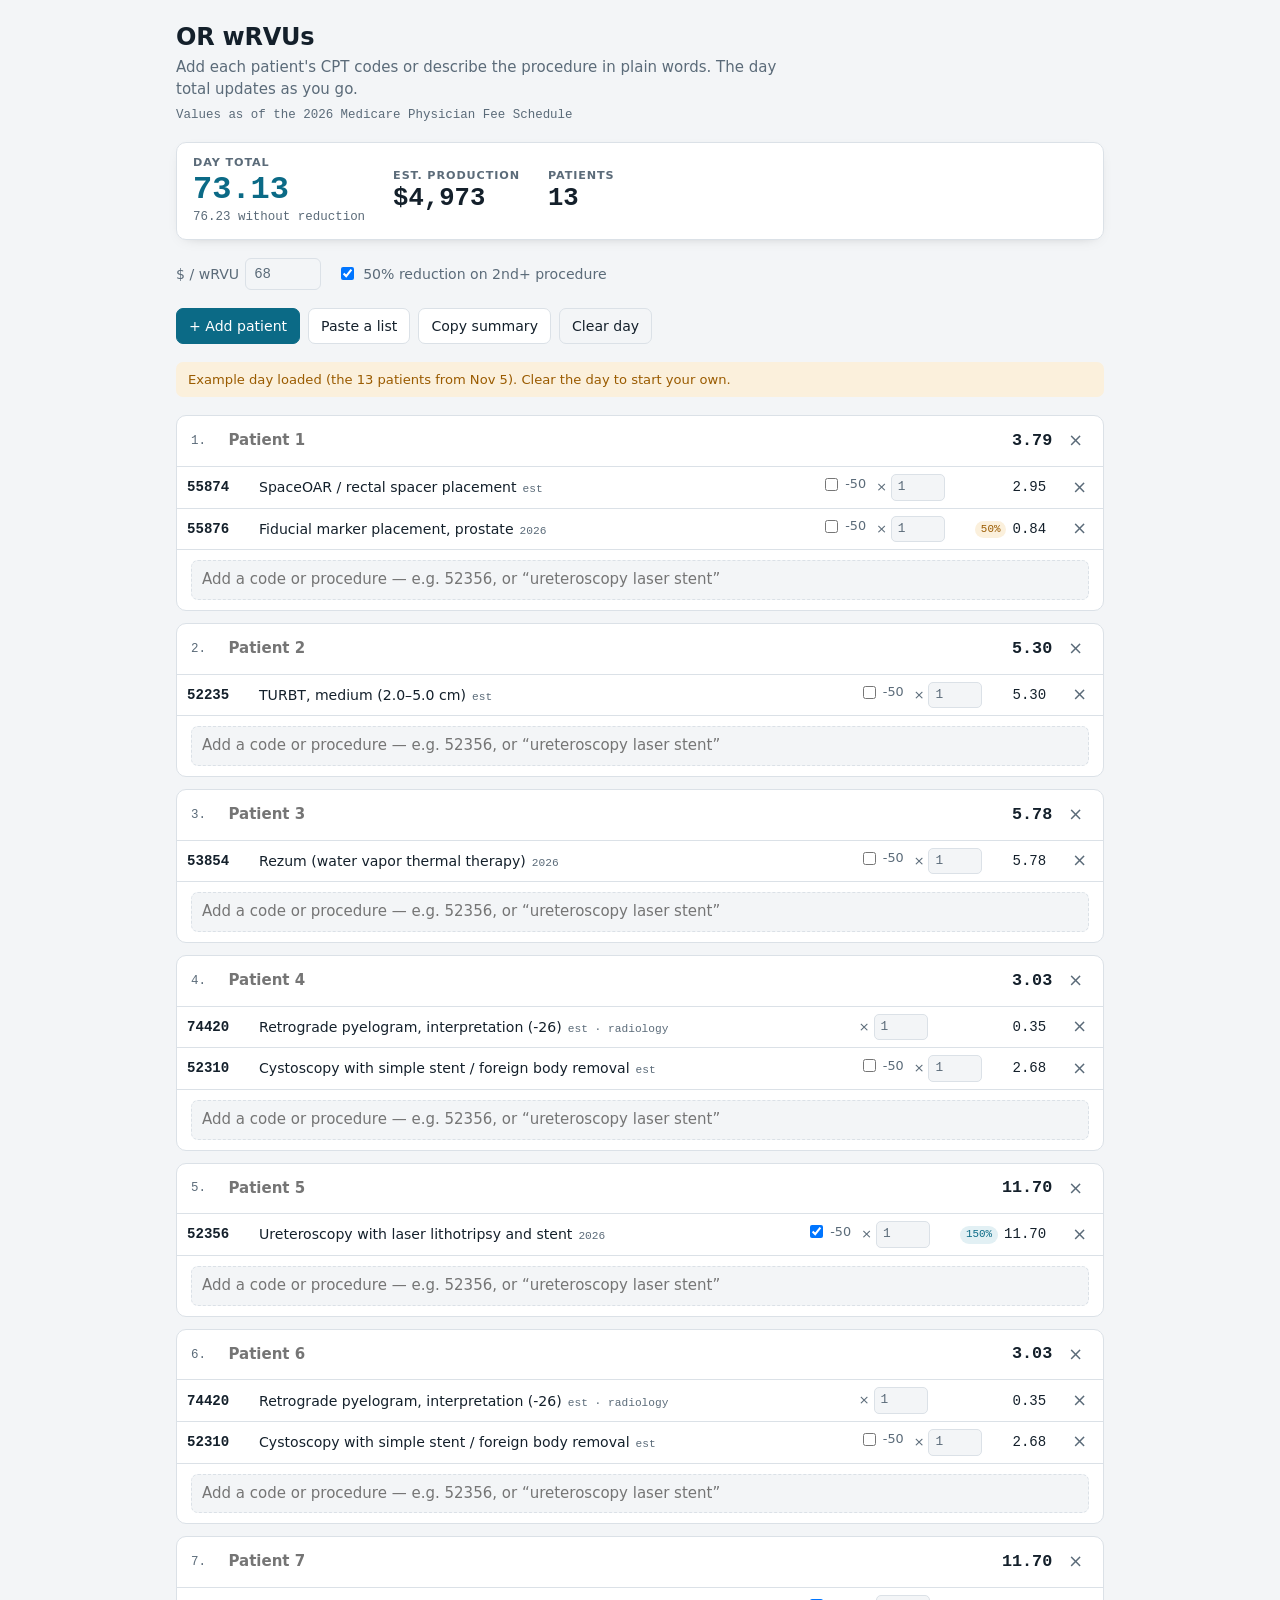
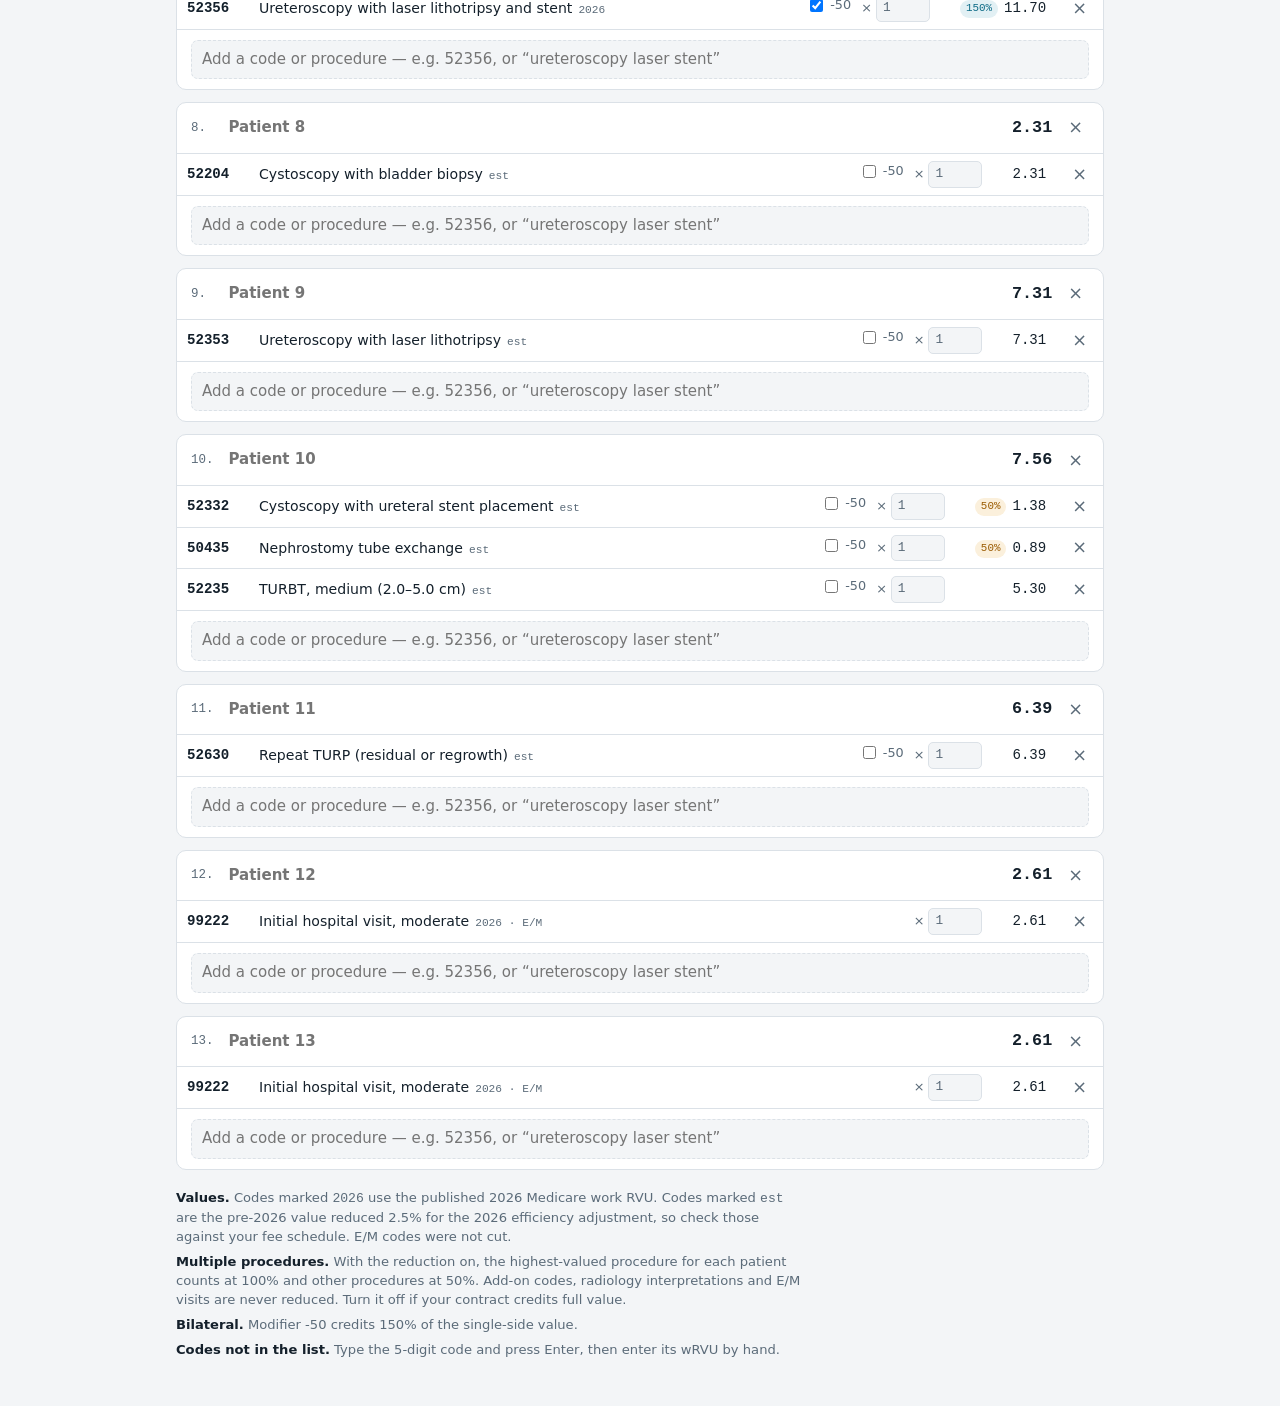
==== wrvu/index.html @ 30eedc8b "Add OR wRVUs installable web app at /wrvu/ Surgery-day wRVU calculator as a PWA: manifest, icons, of" ====
<!doctype html>
<html lang="en">
<head>
<meta charset="utf-8">
<meta name="viewport" content="width=device-width, initial-scale=1, viewport-fit=cover">
<title>OR wRVUs</title>
<meta name="description" content="Estimate a surgery day's work RVU total from CPT codes or procedure descriptions.">
<meta name="robots" content="noindex">
<link rel="manifest" href="manifest.webmanifest">
<link rel="icon" type="image/png" sizes="192x192" href="icons/icon-192.png">
<link rel="apple-touch-icon" href="icons/apple-touch-icon.png">
<meta name="apple-mobile-web-app-capable" content="yes">
<meta name="mobile-web-app-capable" content="yes">
<meta name="apple-mobile-web-app-title" content="OR wRVUs">
<meta name="apple-mobile-web-app-status-bar-style" content="default">
<meta name="theme-color" content="#ffffff" media="(prefers-color-scheme: light)">
<meta name="theme-color" content="#16212a" media="(prefers-color-scheme: dark)">
<link rel="preload" href="fonts/ibm-plex-sans-latin-400-normal.woff2" as="font" type="font/woff2" crossorigin>
<link rel="preload" href="fonts/ibm-plex-mono-latin-600-normal.woff2" as="font" type="font/woff2" crossorigin>
<style>
@font-face{font-family:"IBM Plex Sans";font-style:normal;font-weight:400;font-display:swap;src:url(fonts/ibm-plex-sans-latin-400-normal.woff2) format("woff2")}
@font-face{font-family:"IBM Plex Sans";font-style:normal;font-weight:500;font-display:swap;src:url(fonts/ibm-plex-sans-latin-500-normal.woff2) format("woff2")}
@font-face{font-family:"IBM Plex Sans";font-style:normal;font-weight:600;font-display:swap;src:url(fonts/ibm-plex-sans-latin-600-normal.woff2) format("woff2")}
@font-face{font-family:"IBM Plex Sans";font-style:normal;font-weight:700;font-display:swap;src:url(fonts/ibm-plex-sans-latin-700-normal.woff2) format("woff2")}
@font-face{font-family:"IBM Plex Mono";font-style:normal;font-weight:400;font-display:swap;src:url(fonts/ibm-plex-mono-latin-400-normal.woff2) format("woff2")}
@font-face{font-family:"IBM Plex Mono";font-style:normal;font-weight:500;font-display:swap;src:url(fonts/ibm-plex-mono-latin-500-normal.woff2) format("woff2")}
@font-face{font-family:"IBM Plex Mono";font-style:normal;font-weight:600;font-display:swap;src:url(fonts/ibm-plex-mono-latin-600-normal.woff2) format("woff2")}
:root{color-scheme:light;padding-top:env(safe-area-inset-top,0px);padding-bottom:env(safe-area-inset-bottom,0px)}
body{margin:0;-webkit-text-size-adjust:100%}
img{max-width:100%}
[hidden]{display:none!important}
/* Layout: one working column — sticky day-total bar, then patient case cards, reference notes last */
:root{
  --bg:#f3f5f7; --surface:#ffffff; --fg:#14202b; --muted:#5b6b79; --line:#dbe1e7;
  --accent:#0b6a86; --accent-soft:#e2f0f4; --warn:#9a5b00; --warn-soft:#fbf0dc; --danger:#b3261e;
  --sans:"IBM Plex Sans",system-ui,-apple-system,"Segoe UI",sans-serif;
  --mono:"IBM Plex Mono",ui-monospace,SFMono-Regular,Menlo,monospace;
}
@media (prefers-color-scheme: dark){:root:not([data-theme="light"]){
  --bg:#0f161c; --surface:#16212a; --fg:#e4ebf0; --muted:#93a3b1; --line:#283744;
  --accent:#5cc0dc; --accent-soft:#163846; --warn:#f0b45a; --warn-soft:#3a2c14; --danger:#ff8a80; color-scheme:dark}}
:root[data-theme="dark"]{
  --bg:#0f161c; --surface:#16212a; --fg:#e4ebf0; --muted:#93a3b1; --line:#283744;
  --accent:#5cc0dc; --accent-soft:#163846; --warn:#f0b45a; --warn-soft:#3a2c14; --danger:#ff8a80; color-scheme:dark}
*{box-sizing:border-box}
body{background:var(--bg);color:var(--fg);font-family:var(--sans);font-size:15px;line-height:1.45}
body::before{content:"";position:fixed;inset:0 0 auto;height:env(safe-area-inset-top,0px);z-index:10;background:var(--surface)}
.wrap{max-width:960px;margin:0 auto;padding-left:max(16px,env(safe-area-inset-left,0px));padding-right:max(16px,env(safe-area-inset-right,0px));padding-block:20px 48px;display:flex;flex-direction:column;gap:18px}
h1{font-size:1.5rem;margin:0;font-weight:700;letter-spacing:-.01em;text-wrap:balance}
.sub{color:var(--muted);margin:2px 0 0;max-width:65ch}
.mono{font-family:var(--mono)}
.num{font-variant-numeric:tabular-nums}
button,input,select,textarea{font:inherit;color:inherit}
button{cursor:pointer}
:focus-visible{outline:2px solid var(--accent);outline-offset:2px}

/* totals bar */
.bar{position:sticky;top:env(safe-area-inset-top,0px);z-index:5;background:var(--surface);border:1px solid var(--line);border-radius:10px;padding:12px 16px;display:flex;flex-wrap:wrap;gap:12px 28px;align-items:center;box-shadow:0 4px 14px -10px rgba(0,0,0,.35)}
.stat{display:flex;flex-direction:column}
.stat .k{font-size:.7rem;text-transform:uppercase;letter-spacing:.08em;color:var(--muted);font-weight:600}
.stat .v{font-family:var(--mono);font-size:1.6rem;font-weight:600;line-height:1.15}
.stat .v.big{color:var(--accent);font-size:2rem}
.stat .alt{font-family:var(--mono);font-size:.78rem;color:var(--muted)}
.settings{display:flex;flex-wrap:wrap;gap:10px 16px;align-items:center;font-size:.88rem}
.settings label{display:flex;align-items:center;gap:6px;color:var(--muted)}
.rate{width:76px;padding:5px 8px;border:1px solid var(--line);border-radius:6px;background:var(--bg);font-family:var(--mono)}

/* toolbar */
.tools{display:flex;flex-wrap:wrap;gap:8px}
.btn{border:1px solid var(--line);background:var(--surface);padding:7px 12px;border-radius:7px;font-size:.88rem;font-weight:500}
.btn:hover{border-color:var(--accent)}
.btn.primary{background:var(--accent);border-color:var(--accent);color:var(--surface)}
.btn.ghost{background:transparent}
.paste{display:flex;flex-direction:column;gap:8px;background:var(--surface);border:1px solid var(--line);border-radius:10px;padding:14px}
.paste textarea{width:100%;min-height:120px;border:1px solid var(--line);border-radius:7px;background:var(--bg);padding:10px;font-family:var(--mono);font-size:.85rem;resize:vertical}
.hint{font-size:.82rem;color:var(--muted)}
.example{font-size:.82rem;background:var(--warn-soft);color:var(--warn);border-radius:7px;padding:8px 12px}

/* patient cards */
.list{display:flex;flex-direction:column;gap:12px}
.pt{background:var(--surface);border:1px solid var(--line);border-radius:10px}
.pt-head{display:flex;align-items:center;gap:10px;padding:10px 14px;border-bottom:1px solid var(--line)}
.pt-num{font-family:var(--mono);font-size:.78rem;color:var(--muted);min-width:2.2em}
.pt-label{flex:1;min-width:0;border:0;background:transparent;font-weight:600;padding:4px 0}
.pt-label:focus{outline:none;border-bottom:1px dashed var(--accent)}
.pt-total{font-family:var(--mono);font-weight:600;font-size:1.05rem}
.x{border:0;background:transparent;color:var(--muted);font-size:1.1rem;line-height:1;padding:4px 6px;border-radius:5px}
.x:hover{color:var(--danger);background:var(--bg)}
.rows{overflow-x:auto}
table{width:100%;border-collapse:collapse;font-size:.88rem}
td{padding:7px 10px;border-bottom:1px solid var(--line);vertical-align:middle}
tr:last-child td{border-bottom:0}
td.code{font-family:var(--mono);font-weight:600;white-space:nowrap;width:72px}
td.desc{min-width:150px}
td.desc .src{font-family:var(--mono);font-size:.7rem;color:var(--muted);margin-left:6px}
td.mod{white-space:nowrap;width:1%}
td.cred{font-family:var(--mono);text-align:right;white-space:nowrap;width:1%}
td.del{width:1%}
.chip{display:inline-block;font-family:var(--mono);font-size:.68rem;padding:1px 6px;border-radius:999px;margin-right:6px;vertical-align:1px}
.chip.half{background:var(--warn-soft);color:var(--warn)}
.chip.bil{background:var(--accent-soft);color:var(--accent)}
.units,.custom{width:54px;padding:3px 6px;border:1px solid var(--line);border-radius:5px;background:var(--bg);font-family:var(--mono)}
.chk{display:inline-flex;align-items:center;gap:4px;font-size:.8rem;color:var(--muted);margin-right:10px}
.add{position:relative;padding:10px 14px;border-top:1px solid var(--line)}
.add input{width:100%;padding:8px 10px;border:1px dashed var(--line);border-radius:7px;background:var(--bg)}
.add input:focus{border-style:solid;border-color:var(--accent);outline:none}
.sugg{position:absolute;left:14px;right:14px;top:calc(100% - 6px);z-index:4;list-style:none;margin:0;padding:4px;background:var(--surface);border:1px solid var(--line);border-radius:8px;box-shadow:0 10px 28px -12px rgba(0,0,0,.45);max-height:300px;overflow-y:auto}
.sugg li{display:flex;gap:10px;align-items:baseline;padding:7px 9px;border-radius:6px;cursor:pointer;font-size:.86rem}
.sugg li.on,.sugg li:hover{background:var(--accent-soft)}
.sugg .c{font-family:var(--mono);font-weight:600;min-width:52px}
.sugg .d{flex:1;min-width:0}
.sugg .w{font-family:var(--mono);color:var(--muted)}
.empty{padding:28px;text-align:center;color:var(--muted);border:1px dashed var(--line);border-radius:10px}
.notes{font-size:.82rem;color:var(--muted);display:flex;flex-direction:column;gap:6px;max-width:75ch}
.notes b{color:var(--fg);font-weight:600}
.toast{position:fixed;left:50%;bottom:calc(20px + env(safe-area-inset-bottom,0px));transform:translateX(-50%);background:var(--fg);color:var(--bg);padding:8px 14px;border-radius:7px;font-size:.85rem}
@media (max-width:560px){
  .bar{display:grid;grid-template-columns:auto 1fr auto;gap:4px 14px;padding:10px 14px}
  .stat .v{font-size:1.2rem}.stat .v.big{font-size:1.55rem}.stat .k{font-size:.64rem}
  .stat .alt{font-size:.7rem}
  td.desc{min-width:120px}}
@media (prefers-reduced-motion:reduce){*{transition:none!important}}
.asof{font-size:.78rem;color:var(--muted);font-family:var(--mono);margin-top:6px}
.update{position:fixed;left:50%;transform:translateX(-50%);bottom:calc(16px + env(safe-area-inset-bottom,0px));z-index:20;display:flex;gap:12px;align-items:center;background:var(--fg);color:var(--bg);padding:10px 12px 10px 16px;border-radius:9px;font-size:.88rem;box-shadow:0 10px 30px -10px rgba(0,0,0,.5);max-width:calc(100% - 32px)}
.update button{border:0;background:var(--accent);color:var(--surface);padding:6px 12px;border-radius:6px;font-weight:600}
@media (display-mode: standalone){.wrap{padding-block:12px 48px}}
</style>
</head>
<body>

<div class="wrap">
  <div>
    <h1>OR wRVUs</h1>
    <p class="sub">Add each patient's CPT codes or describe the procedure in plain words. The day total updates as you go.</p>
    <div class="asof">Values as of the 2026 Medicare Physician Fee Schedule</div>
  </div>

  <div class="bar" aria-live="polite">
    <div class="stat"><span class="k">Day total</span><span class="v big num" id="tot">0.00</span><span class="alt" id="totAlt"></span></div>
    <div class="stat"><span class="k">Est. production</span><span class="v num" id="dollars">$0</span></div>
    <div class="stat"><span class="k">Patients</span><span class="v num" id="ptCount">0</span></div>
  </div>

  <div class="settings">
    <label for="rate">$ / wRVU <input class="rate" id="rate" type="number" step="1" min="0" value="68" inputmode="decimal"></label>
    <label for="mppr"><input type="checkbox" id="mppr" checked> 50% reduction on 2nd+ procedure</label>
  </div>

  <div class="tools">
    <button class="btn primary" id="addPt">+ Add patient</button>
    <button class="btn" id="togglePaste">Paste a list</button>
    <button class="btn" id="copy">Copy summary</button>
    <button class="btn ghost" id="clear">Clear day</button>
  </div>

  <div class="paste" id="pasteBox" hidden>
    <label for="pasteIn" class="hint">One patient per line. Use codes, descriptions, or both. Add <span class="mono">-50</span> or the word "bilateral" for bilateral cases.</label>
    <textarea id="pasteIn" placeholder="1. 55874, 55876&#10;2. TURBT medium&#10;3. rezum&#10;4. 52356-50&#10;5. ureteroscopy laser with stent, bilateral"></textarea>
    <div class="tools"><button class="btn primary" id="doPaste">Add these patients</button><button class="btn ghost" id="cancelPaste">Cancel</button></div>
  </div>

  <div class="example" id="exampleNote" hidden>Example day loaded (the 13 patients from Nov 5). Clear the day to start your own.</div>

  <div class="list" id="list"></div>

  <div class="notes">
    <div><b>Values.</b> Codes marked <span class="mono">2026</span> use the published 2026 Medicare work RVU. Codes marked <span class="mono">est</span> are the pre-2026 value reduced 2.5% for the 2026 efficiency adjustment, so check those against your fee schedule. E/M codes were not cut.</div>
    <div><b>Multiple procedures.</b> With the reduction on, the highest-valued procedure for each patient counts at 100% and other procedures at 50%. Add-on codes, radiology interpretations and E/M visits are never reduced. Turn it off if your contract credits full value.</div>
    <div><b>Bilateral.</b> Modifier -50 credits 150% of the single-side value.</div>
    <div><b>Codes not in the list.</b> Type the 5-digit code and press Enter, then enter its wRVU by hand.</div>
  </div>
</div>

<div class="update" id="updateBar" role="status" hidden><span>Update available</span><button id="updateBtn">Refresh</button></div>

<script>
// [description, work RVU, source ('26' published 2026 | 'e' pre-2026 x 0.975), search keywords, type ('p' procedure | 'a' add-on | 'r' radiology | 'm' E/M)]
const C={
'52000':['Cystoscopy, diagnostic',1.49,'e','cysto cystourethroscopy office flexible','p'],
'52001':['Cystoscopy with clot evacuation',2.31,'e','cysto clot evac hematuria irrigation','p'],
'52005':['Cystoscopy with ureteral catheterization / retrograde',2.31,'e','cysto retrograde pyelogram rpg ureteral catheter','p'],
'52007':['Cystoscopy with retrograde and ureteral brush biopsy',2.94,'e','cysto brushing brush biopsy ureter','p'],
'52204':['Cystoscopy with bladder biopsy',2.31,'e','cysto bladder biopsy cold cup','p'],
'52214':['Cystoscopy with fulguration (trigone, bladder neck, prostatic fossa)',3.41,'e','fulguration cautery bleeding','p'],
'52224':['Cystoscopy with fulguration/resection of minor lesions (<0.5 cm)',3.06,'e','fulguration small tumor lesion','p'],
'52234':['TURBT, small (0.5–2.0 cm)',4.50,'26','turbt bladder tumor resection small','p'],
'52235':['TURBT, medium (2.0–5.0 cm)',5.30,'e','turbt bladder tumor resection medium','p'],
'52240':['TURBT, large (>5.0 cm)',7.31,'e','turbt bladder tumor resection large','p'],
'52265':['Cystoscopy with bladder hydrodistension, local anesthesia',2.87,'26','hydrodistension ic interstitial cystitis','p'],
'52281':['Cystoscopy with urethral dilation / calibration',2.68,'e','urethral dilation stricture meatotomy calibration','p'],
'52287':['Cystoscopy with Botox (chemodenervation) of bladder',3.12,'e','botox bladder injection oab chemodenervation','p'],
'52301':['Cystoscopy with resection/fulguration of ectopic ureterocele',5.36,'26','ureterocele','p'],
'52310':['Cystoscopy with simple stent / foreign body removal',2.68,'e','stent removal pull foreign body simple','p'],
'52315':['Cystoscopy with complicated stent / foreign body removal',5.07,'26','stent removal complex complicated encrusted foreign body','p'],
'52317':['Litholapaxy, simple (<2.5 cm)',6.54,'e','bladder stone litholapaxy cystolitholapaxy simple','p'],
'52318':['Litholapaxy, complicated or >2.5 cm',8.95,'e','bladder stone litholapaxy cystolitholapaxy complex large','p'],
'52320':['Cystoscopy with ureteral stone removal',4.57,'e','ureteral stone basket removal','p'],
'52325':['Cystoscopy with ureteral stone fragmentation',6.00,'e','ureteral stone fragmentation lithotripsy','p'],
'52330':['Cystoscopy with ureteral manipulation of stone',4.90,'e','stone manipulation push back','p'],
'52332':['Cystoscopy with ureteral stent placement',2.75,'e','stent placement insertion jj double j','p'],
'52334':['Cystoscopy with retrograde nephrostomy access',4.70,'e','retrograde nephrostomy access','p'],
'52351':['Ureteroscopy, diagnostic',5.61,'e','urs ureteroscopy diagnostic','p'],
'52352':['Ureteroscopy with stone removal/manipulation',6.58,'e','urs ureteroscopy basket stone removal extraction','p'],
'52353':['Ureteroscopy with laser lithotripsy',7.31,'e','urs ureteroscopy laser lithotripsy stone cvac','p'],
'52354':['Ureteroscopy with biopsy and/or fulguration',7.15,'e','urs ureteroscopy biopsy fulguration upper tract','p'],
'52355':['Ureteroscopy with resection of ureteral/renal tumor',8.78,'e','urs ureteroscopy tumor resection ablation utuc','p'],
'52356':['Ureteroscopy with laser lithotripsy and stent',7.80,'26','urs ureteroscopy laser lithotripsy stent stone cvac','p'],
'52441':['UroLift, first implant',3.90,'e','urolift prostatic urethral lift pul implant','p'],
'52442':['UroLift, each additional implant',0.98,'e','urolift additional implant','a'],
'52450':['TUIP (transurethral incision of prostate)',7.59,'e','tuip incision prostate','p'],
'52601':['TURP',12.83,'e','turp transurethral resection prostate','p'],
'52630':['Repeat TURP (residual or regrowth)',6.39,'e','turp repeat redo residual regrowth','p'],
'52640':['Transurethral resection of bladder neck contracture',4.61,'e','bladder neck contracture bnc','p'],
'52648':['GreenLight PVP (laser vaporization of prostate)',11.85,'e','greenlight pvp photovaporization laser prostate','p'],
'52649':['HoLEP (laser enucleation of prostate)',14.20,'e','holep enucleation laser prostate','p'],
'53854':['Rezum (water vapor thermal therapy)',5.78,'26','rezum water vapor steam prostate','p'],
'53852':['Prostate RF thermotherapy (TUNA)',5.78,'26','tuna radiofrequency thermotherapy','p'],
'50080':['PCNL, simple (≤2 cm)',12.10,'26','pcnl percutaneous nephrolithotomy simple','p'],
'50081':['PCNL, complex (>2 cm, staghorn, multiple)',20.39,'26','pcnl percutaneous nephrolithotomy complex staghorn','p'],
'50432':['Nephrostomy tube placement, percutaneous',4.14,'e','nephrostomy tube placement pcn','p'],
'50435':['Nephrostomy tube exchange',1.77,'e','nephrostomy tube exchange change pcn','p'],
'50590':['ESWL (shock wave lithotripsy)',9.53,'e','eswl swl shock wave lithotripsy','p'],
'54161':['Circumcision, surgical (older than 28 days)',4.48,'e','circumcision','p'],
'54520':['Orchiectomy, simple',5.17,'e','orchiectomy simple castration','p'],
'54640':['Orchiopexy, inguinal',7.54,'e','orchiopexy undescended testis','p'],
'55040':['Hydrocelectomy, unilateral',5.43,'e','hydrocele hydrocelectomy unilateral','p'],
'55041':['Hydrocelectomy, bilateral',8.51,'e','hydrocele hydrocelectomy bilateral','p'],
'55250':['Vasectomy',3.29,'e','vasectomy','p'],
'55706':['Prostate biopsy, transperineal template saturation',6.00,'e','prostate biopsy saturation template mapping transperineal','p'],
'55707':['Prostate biopsy, transrectal, ultrasound-guided',3.23,'e','prostate biopsy trus transrectal','p'],
'55709':['Prostate biopsy, transperineal, ultrasound-guided',3.23,'26','prostate biopsy tp transperineal','p'],
'55874':['SpaceOAR / rectal spacer placement',2.95,'e','spaceoar hydrogel spacer barrigel','p'],
'55875':['Transperineal needle placement for brachytherapy',13.12,'26','brachytherapy seeds needle','p'],
'55876':['Fiducial marker placement, prostate',1.69,'26','fiducial markers gold seeds','p'],
'55866':['Robotic radical prostatectomy',31.26,'e','robotic prostatectomy ralp radical laparoscopic','p'],
'54405':['Inflatable penile prosthesis (IPP)',14.16,'e','ipp penile prosthesis implant','p'],
'74420':['Retrograde pyelogram, interpretation (-26)',0.35,'e','retrograde pyelogram rpg imaging interpretation','r'],
'99202':['New patient visit, level 2',0.93,'26','office new visit','m'],
'99203':['New patient visit, level 3',1.60,'26','office new visit','m'],
'99204':['New patient visit, level 4',2.60,'26','office new visit','m'],
'99205':['New patient visit, level 5',3.50,'26','office new visit','m'],
'99212':['Established visit, level 2',0.70,'26','office follow up established','m'],
'99213':['Established visit, level 3',1.30,'26','office follow up established','m'],
'99214':['Established visit, level 4',1.92,'26','office follow up established','m'],
'99215':['Established visit, level 5',2.80,'26','office follow up established','m'],
'99221':['Initial hospital visit, low',1.63,'26','hospital admit inpatient consult initial','m'],
'99222':['Initial hospital visit, moderate',2.61,'26','hospital admit inpatient consult initial','m'],
'99223':['Initial hospital visit, high',3.50,'26','hospital admit inpatient consult initial','m'],
'99231':['Subsequent hospital visit, low',1.00,'26','hospital rounding subsequent','m'],
'99232':['Subsequent hospital visit, moderate',1.59,'26','hospital rounding subsequent','m'],
'99233':['Subsequent hospital visit, high',2.40,'26','hospital rounding subsequent','m'],
'G2211':['Visit complexity add-on (Medicare)',0.33,'26','g2211 complexity longitudinal add-on','a']
};
const TYPE_LABEL={a:'add-on',r:'radiology',m:'E/M'};
const EXAMPLE=[
 [['55874'],['55876']],[['52235']],[['53854']],[['74420'],['52310']],[['52356',1]],
 [['74420'],['52310']],[['52356',1]],[['52204']],[['52353']],[['52332'],['50435'],['52235']],
 [['52630']],[['99222']],[['99222']]];

let uid=1;
const mkLine=(code,bil=false,units=1,custom=null)=>({id:uid++,code,bil,units,custom});
const mkPt=(lines=[],label='')=>({id:uid++,label,lines});
let S={rate:68,mppr:true,example:false,patients:[]};

function load(){
  try{const raw=localStorage.getItem('wrvu-day-v1'); if(raw){const s=JSON.parse(raw); if(s&&Array.isArray(s.patients)){S=s; S.patients.forEach(p=>{uid=Math.max(uid,p.id+1);p.lines.forEach(l=>uid=Math.max(uid,l.id+1))}); return;}}}catch(e){}
  S.example=true;
  S.patients=EXAMPLE.map(ls=>mkPt(ls.map(([c,b])=>mkLine(c,!!b))));
}
function save(){try{localStorage.setItem('wrvu-day-v1',JSON.stringify(S))}catch(e){}}

function base(l){
  const c=C[l.code]; const w=c?c[1]:(parseFloat(l.custom)||0);
  return w*(Math.max(0,+l.units||0))*(l.bil?1.5:1);
}
function typeOf(l){return C[l.code]?C[l.code][4]:'p'}
function calc(p){
  const rows=p.lines.map(l=>({l,b:base(l),f:1}));
  const elig=rows.filter(r=>typeOf(r.l)==='p').sort((a,b)=>b.b-a.b);
  if(S.mppr) elig.slice(1).forEach(r=>r.f=.5);
  const full=rows.reduce((s,r)=>s+r.b,0);
  const total=rows.reduce((s,r)=>s+r.b*r.f,0);
  return {rows,total,full};
}

const $=s=>document.querySelector(s);
const esc=s=>String(s).replace(/[&<>"]/g,c=>({'&':'&amp;','<':'&lt;','>':'&gt;','"':'&quot;'}[c]));
const f2=n=>n.toFixed(2);
const money=n=>'$'+Math.round(n).toLocaleString();

function search(q){
  q=q.trim().toLowerCase(); if(!q) return [];
  const m=q.match(/^([0-9g]\d{0,4})/i);
  const out=[];
  if(m&&/^\d|^g\d/i.test(q)){
    for(const k in C) if(k.toLowerCase().startsWith(m[1].toLowerCase())) out.push([k,100-k.length]);
  }
  const words=q.replace(/[^a-z0-9 ]/g,' ').split(/\s+/).filter(w=>w&&!['with','and','w','the','of','a'].includes(w));
  if(words.length&&!/^\d{3,5}$/.test(q)){
    for(const k in C){
      const hay=(k+' '+C[k][0]+' '+C[k][3]).toLowerCase();
      let hits=0; for(const w of words) if(hay.includes(w)) hits++;
      if(hits===words.length) out.push([k,50+hits-(C[k][0].length/200)]);
      else if(hits>0&&hits>=words.length-1&&words.length>2) out.push([k,20+hits]);
    }
  }
  const seen=new Set();
  return out.sort((a,b)=>b[1]-a[1]).map(x=>x[0]).filter(k=>!seen.has(k)&&seen.add(k)).slice(0,8);
}

function render(){
  const ae=document.activeElement, aid=ae&&ae.id, sel=ae&&ae.selectionStart;
  $('#rate').value=S.rate; $('#mppr').checked=S.mppr;
  $('#exampleNote').hidden=!S.example;
  const list=$('#list');
  if(!S.patients.length){list.innerHTML='<div class="empty">No patients yet. Add a patient or paste a list of cases.</div>';}
  else list.innerHTML=S.patients.map((p,i)=>{
    const r=calc(p);
    const rows=r.rows.map(({l,b,f})=>{
      const c=C[l.code]; const t=typeOf(l);
      const desc=c?esc(c[0])+`<span class="src">${c[2]==='26'?'2026':'est'}${TYPE_LABEL[t]?' · '+TYPE_LABEL[t]:''}</span>`
        :`<span class="hint">Not in list — wRVU</span> <input class="custom" id="cu-${l.id}" data-l="${l.id}" type="number" step="0.01" min="0" value="${l.custom??''}" aria-label="wRVU for ${esc(l.code)}">`;
      const canBil=t==='p';
      return `<tr>
        <td class="code">${esc(l.code)}</td>
        <td class="desc">${desc}</td>
        <td class="mod">${canBil?`<label class="chk"><input type="checkbox" id="bi-${l.id}" data-bil="${l.id}" ${l.bil?'checked':''}>-50</label>`:''}<label class="chk">×<input class="units" id="un-${l.id}" data-units="${l.id}" type="number" min="0" step="1" value="${l.units}" aria-label="Units"></label></td>
        <td class="cred">${l.bil?'<span class="chip bil">150%</span>':''}${f<1?'<span class="chip half">50%</span>':''}${f2(b*f)}</td>
        <td class="del"><button class="x" data-rml="${p.id}:${l.id}" aria-label="Remove ${esc(l.code)}">×</button></td></tr>`;
    }).join('');
    return `<section class="pt">
      <div class="pt-head"><span class="pt-num">${i+1}.</span>
        <input class="pt-label" id="lb-${p.id}" data-label="${p.id}" value="${esc(p.label)}" placeholder="Patient ${i+1}" aria-label="Patient label">
        <span class="pt-total num">${f2(r.total)}</span>
        <button class="x" data-rmp="${p.id}" aria-label="Remove patient ${i+1}">×</button></div>
      ${p.lines.length?`<div class="rows"><table>${rows}</table></div>`:''}
      <div class="add"><input id="ad-${p.id}" data-add="${p.id}" autocomplete="off" placeholder="Add a code or procedure — e.g. 52356, or “ureteroscopy laser stent”" aria-label="Add code to patient ${i+1}"><ul class="sugg" id="sg-${p.id}" hidden></ul></div>
    </section>`;
  }).join('');
  totals();
  if(aid){const el=document.getElementById(aid); if(el){el.focus(); try{if(sel!=null)el.setSelectionRange(sel,sel)}catch(e){}}}
  save();
}
function totals(){
  let t=0,full=0; S.patients.forEach(p=>{const r=calc(p); t+=r.total; full+=r.full});
  $('#tot').textContent=f2(t);
  $('#totAlt').textContent=S.mppr&&Math.abs(full-t)>.004?`${f2(full)} without reduction`:'';
  $('#dollars').textContent=money(t*(+S.rate||0));
  $('#ptCount').textContent=S.patients.length;
}
const pt=id=>S.patients.find(p=>p.id===+id);
function touch(){ if(S.example){S.example=false} }

function addCode(pid,code,bil=false){
  const p=pt(pid); if(!p) return; code=code.toUpperCase();
  p.lines.push(mkLine(code,bil)); touch(); render();
  const el=document.getElementById('ad-'+pid); if(el){el.value='';el.focus()}
}

// suggestion state
let sg={pid:null,items:[],on:0};
function showSugg(pid,q){
  const ul=document.getElementById('sg-'+pid); if(!ul) return;
  const items=search(q); sg={pid,items,on:0};
  const raw=q.trim();
  if(!items.length){
    if(/^(\d{5}|[a-z]\d{4})$/i.test(raw)){ul.innerHTML=`<li class="on" data-pick="${esc(raw.toUpperCase())}"><span class="c">${esc(raw.toUpperCase())}</span><span class="d">Add as custom code (enter wRVU)</span></li>`;sg.items=[raw.toUpperCase()];ul.hidden=false;}
    else ul.hidden=true; return;
  }
  ul.innerHTML=items.map((k,i)=>`<li class="${i===0?'on':''}" data-pick="${k}"><span class="c">${k}</span><span class="d">${esc(C[k][0])}</span><span class="w">${f2(C[k][1])}</span></li>`).join('');
  ul.hidden=false;
}
function hideSugg(){document.querySelectorAll('.sugg').forEach(u=>u.hidden=true); sg.pid=null}

document.addEventListener('input',e=>{
  const t=e.target;
  if(t.dataset.add){showSugg(t.dataset.add,t.value);return}
  if(t.dataset.label){const p=pt(t.dataset.label); p.label=t.value; touch(); save(); return}
  const lid=t.dataset.units||t.dataset.l;
  if(lid){
    for(const p of S.patients){const l=p.lines.find(x=>x.id===+lid); if(l){ if(t.dataset.units) l.units=t.value; else l.custom=t.value; }}
    touch(); render(); return;
  }
  if(t.id==='rate'){S.rate=t.value; totals(); save()}
});
document.addEventListener('change',e=>{
  const t=e.target;
  if(t.dataset.bil){for(const p of S.patients){const l=p.lines.find(x=>x.id===+t.dataset.bil); if(l) l.bil=t.checked} touch(); render()}
  if(t.id==='mppr'){S.mppr=t.checked; render()}
});
document.addEventListener('keydown',e=>{
  const t=e.target; if(!t.dataset||!t.dataset.add) return;
  const ul=document.getElementById('sg-'+t.dataset.add);
  if(e.key==='ArrowDown'||e.key==='ArrowUp'){
    if(!sg.items.length) return; e.preventDefault();
    sg.on=(sg.on+(e.key==='ArrowDown'?1:-1)+sg.items.length)%sg.items.length;
    [...ul.children].forEach((li,i)=>li.classList.toggle('on',i===sg.on));
  } else if(e.key==='Enter'){
    e.preventDefault();
    const v=t.value.trim(); if(!v) return;
    const bil=/(-|\s)50\b|bilat/i.test(v);
    const direct=v.match(/^([0-9]{5}|g\d{4})/i);
    if(direct&&!C[direct[1].toUpperCase()]&&!sg.items.length) return addCode(t.dataset.add,direct[1],bil);
    if(sg.items.length) addCode(t.dataset.add,sg.items[sg.on],bil&&typeOf({code:sg.items[sg.on]})==='p');
  } else if(e.key==='Escape') hideSugg();
});
document.addEventListener('mousedown',e=>{
  const li=e.target.closest('[data-pick]');
  if(li){e.preventDefault(); addCode(sg.pid,li.dataset.pick); return}
  if(!e.target.closest('.add')) hideSugg();
});
document.addEventListener('click',e=>{
  const t=e.target.closest('button'); if(!t) return;
  if(t.dataset.rmp){S.patients=S.patients.filter(p=>p.id!==+t.dataset.rmp); touch(); render()}
  if(t.dataset.rml){const [pid,lid]=t.dataset.rml.split(':'); const p=pt(pid); p.lines=p.lines.filter(l=>l.id!==+lid); touch(); render()}
});

$('#addPt').onclick=()=>{
  if(S.example){S.patients=[];S.example=false}
  const p=mkPt(); S.patients.push(p); render(); document.getElementById('ad-'+p.id).focus();
};
$('#clear').onclick=()=>{
  const b=$('#clear');
  if(b.dataset.armed){S.patients=[];S.example=false;render();b.textContent='Clear day';delete b.dataset.armed;return}
  b.dataset.armed='1'; b.textContent='Tap again to clear';
  setTimeout(()=>{if(b.dataset.armed){delete b.dataset.armed;b.textContent='Clear day'}},3000);
};
$('#togglePaste').onclick=()=>{const bx=$('#pasteBox'); bx.hidden=!bx.hidden; if(!bx.hidden) $('#pasteIn').focus()};
$('#cancelPaste').onclick=()=>{$('#pasteBox').hidden=true};
$('#doPaste').onclick=()=>{
  const lines=$('#pasteIn').value.split(/\n+/).map(s=>s.replace(/^\s*(pt\.?|patient)?\s*\d{1,2}[.)]\s*/i,'').trim()).filter(Boolean);
  if(!lines.length) return;
  if(S.example){S.patients=[];S.example=false}
  let unmatched=[];
  for(const line of lines){
    const p=mkPt();
    const segs=line.split(/[,;+]|\band\b(?=\s*\d)/i).map(s=>s.trim()).filter(Boolean);
    for(const seg of segs){
      const segBil=/bilat/i.test(seg);
      const codes=[...seg.matchAll(/\b(\d{5}|g\d{4})(?:\s*-\s*(50|26|59|xs|lt|rt))?/gi)];
      if(codes.length){codes.forEach(m=>{const c=m[1].toUpperCase(); p.lines.push(mkLine(c,(m[2]==='50'||segBil)&&(!C[c]||C[c][4]==='p')))}); continue}
      const q=seg.replace(/bilateral|bilat/ig,'').trim(); const hit=search(q)[0];
      if(hit) p.lines.push(mkLine(hit,segBil&&C[hit][4]==='p')); else unmatched.push(seg);
    }
    S.patients.push(p);
  }
  $('#pasteIn').value=''; $('#pasteBox').hidden=true; render();
  toast(unmatched.length?`Added ${lines.length} patients. Couldn't match: ${unmatched.slice(0,3).join(', ')}`:`Added ${lines.length} patients`);
};
$('#copy').onclick=async()=>{
  let t=0; const out=S.patients.map((p,i)=>{const r=calc(p); t+=r.total;
    return `${p.label||'Patient '+(i+1)}: `+r.rows.map(({l,b,f})=>`${l.code}${l.bil?'-50':''}${l.units!=1?' x'+l.units:''} (${f2(b*f)})`).join(' + ')+` = ${f2(r.total)}`});
  out.push(`Day total: ${f2(t)} wRVU (${money(t*(+S.rate||0))} at $${S.rate}/wRVU${S.mppr?', multiple-procedure reduction applied':''})`);
  const txt=out.join('\n');
  try{await navigator.clipboard.writeText(txt); toast('Summary copied')}
  catch(e){const ta=$('#pasteIn'); $('#pasteBox').hidden=false; ta.value=txt; ta.select(); toast('Select-all text shown above. Copy it with your keyboard.')}
};
function toast(m){const d=document.createElement('div');d.className='toast';d.textContent=m;document.body.appendChild(d);setTimeout(()=>d.remove(),2600)}

load(); render();

// Offline support and update prompt
if('serviceWorker' in navigator){
  window.addEventListener('load',async()=>{
    try{
      const reg=await navigator.serviceWorker.register('sw.js');
      const show=w=>{ if(!w) return; $('#updateBar').hidden=false; $('#updateBtn').onclick=()=>w.postMessage('skipWaiting'); };
      if(reg.waiting&&navigator.serviceWorker.controller) show(reg.waiting);
      reg.addEventListener('updatefound',()=>{const nw=reg.installing; nw&&nw.addEventListener('statechange',()=>{ if(nw.state==='installed'&&navigator.serviceWorker.controller) show(nw); });});
      let reloaded=false;
      navigator.serviceWorker.addEventListener('controllerchange',()=>{ if(!reloaded){reloaded=true; location.reload();} });
      setInterval(()=>reg.update().catch(()=>{}),60*60*1000);
    }catch(e){}
  });
}
</script>
</body>
</html>
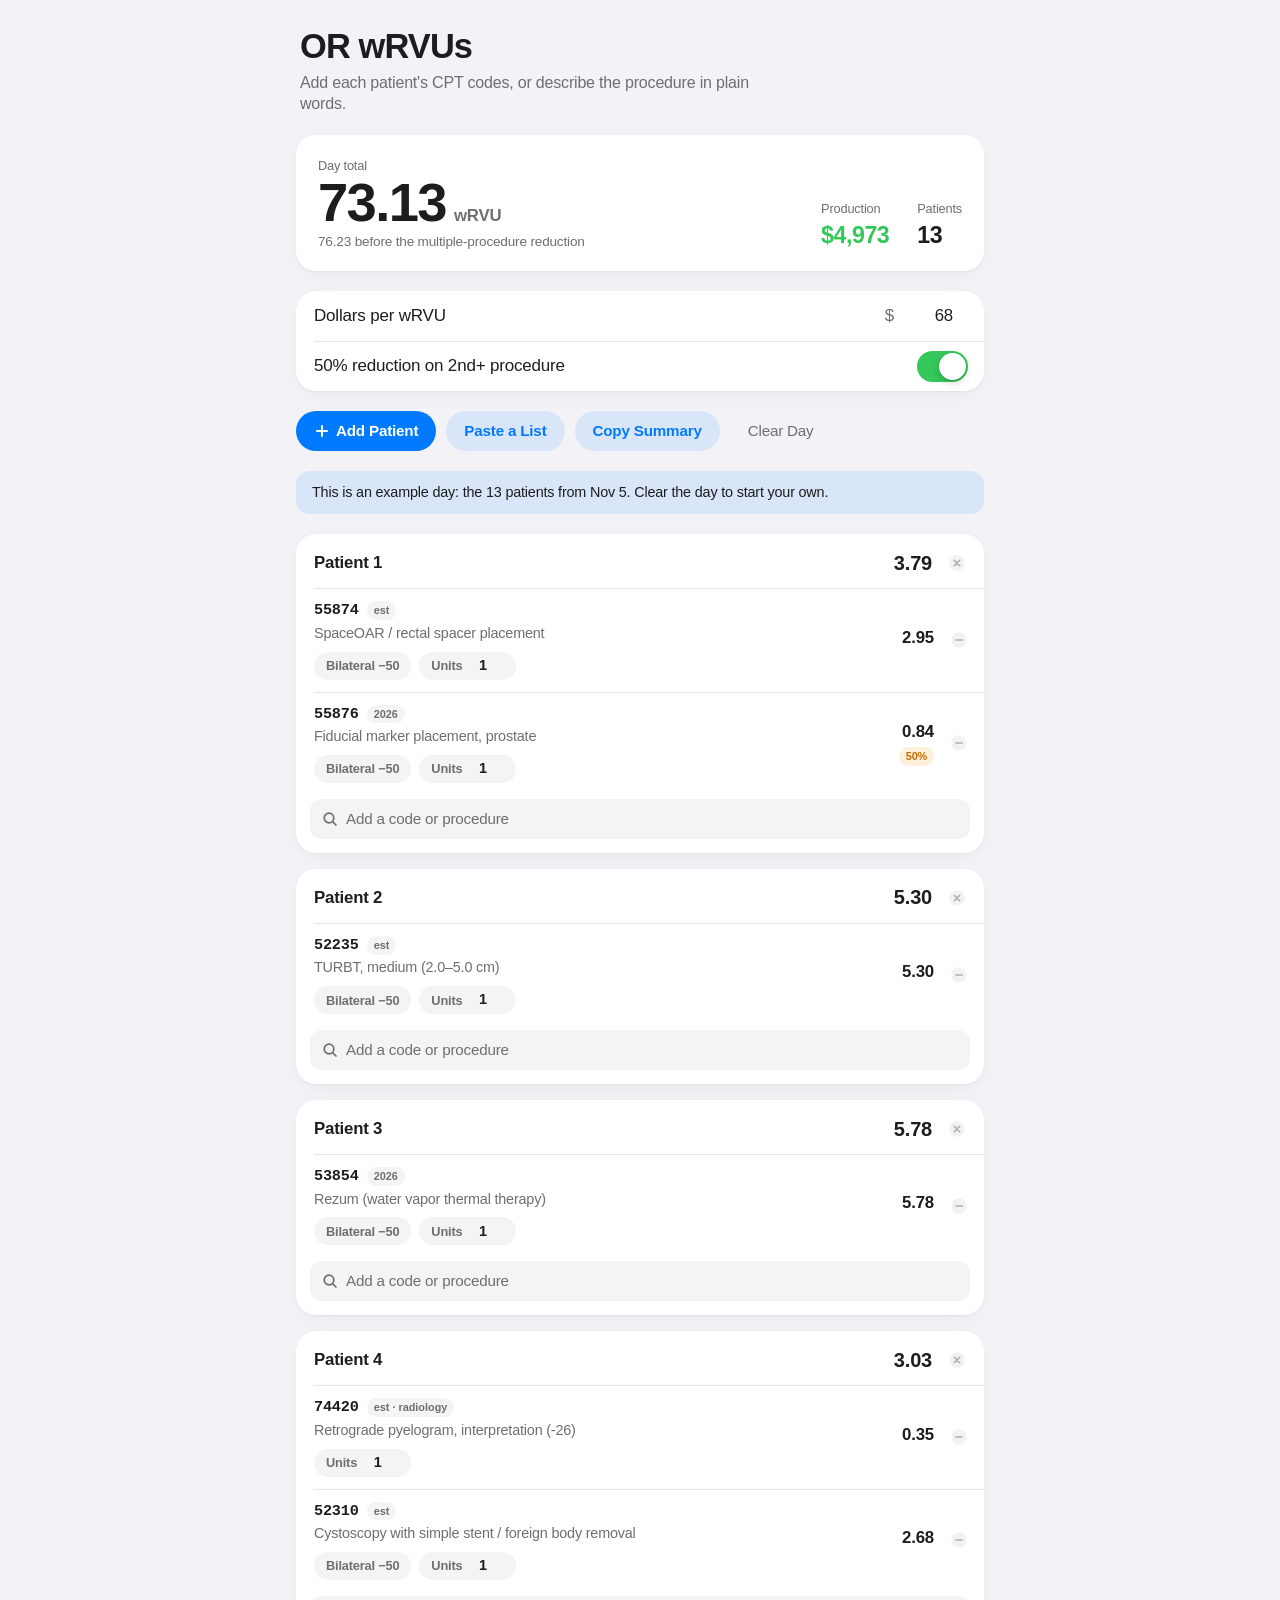
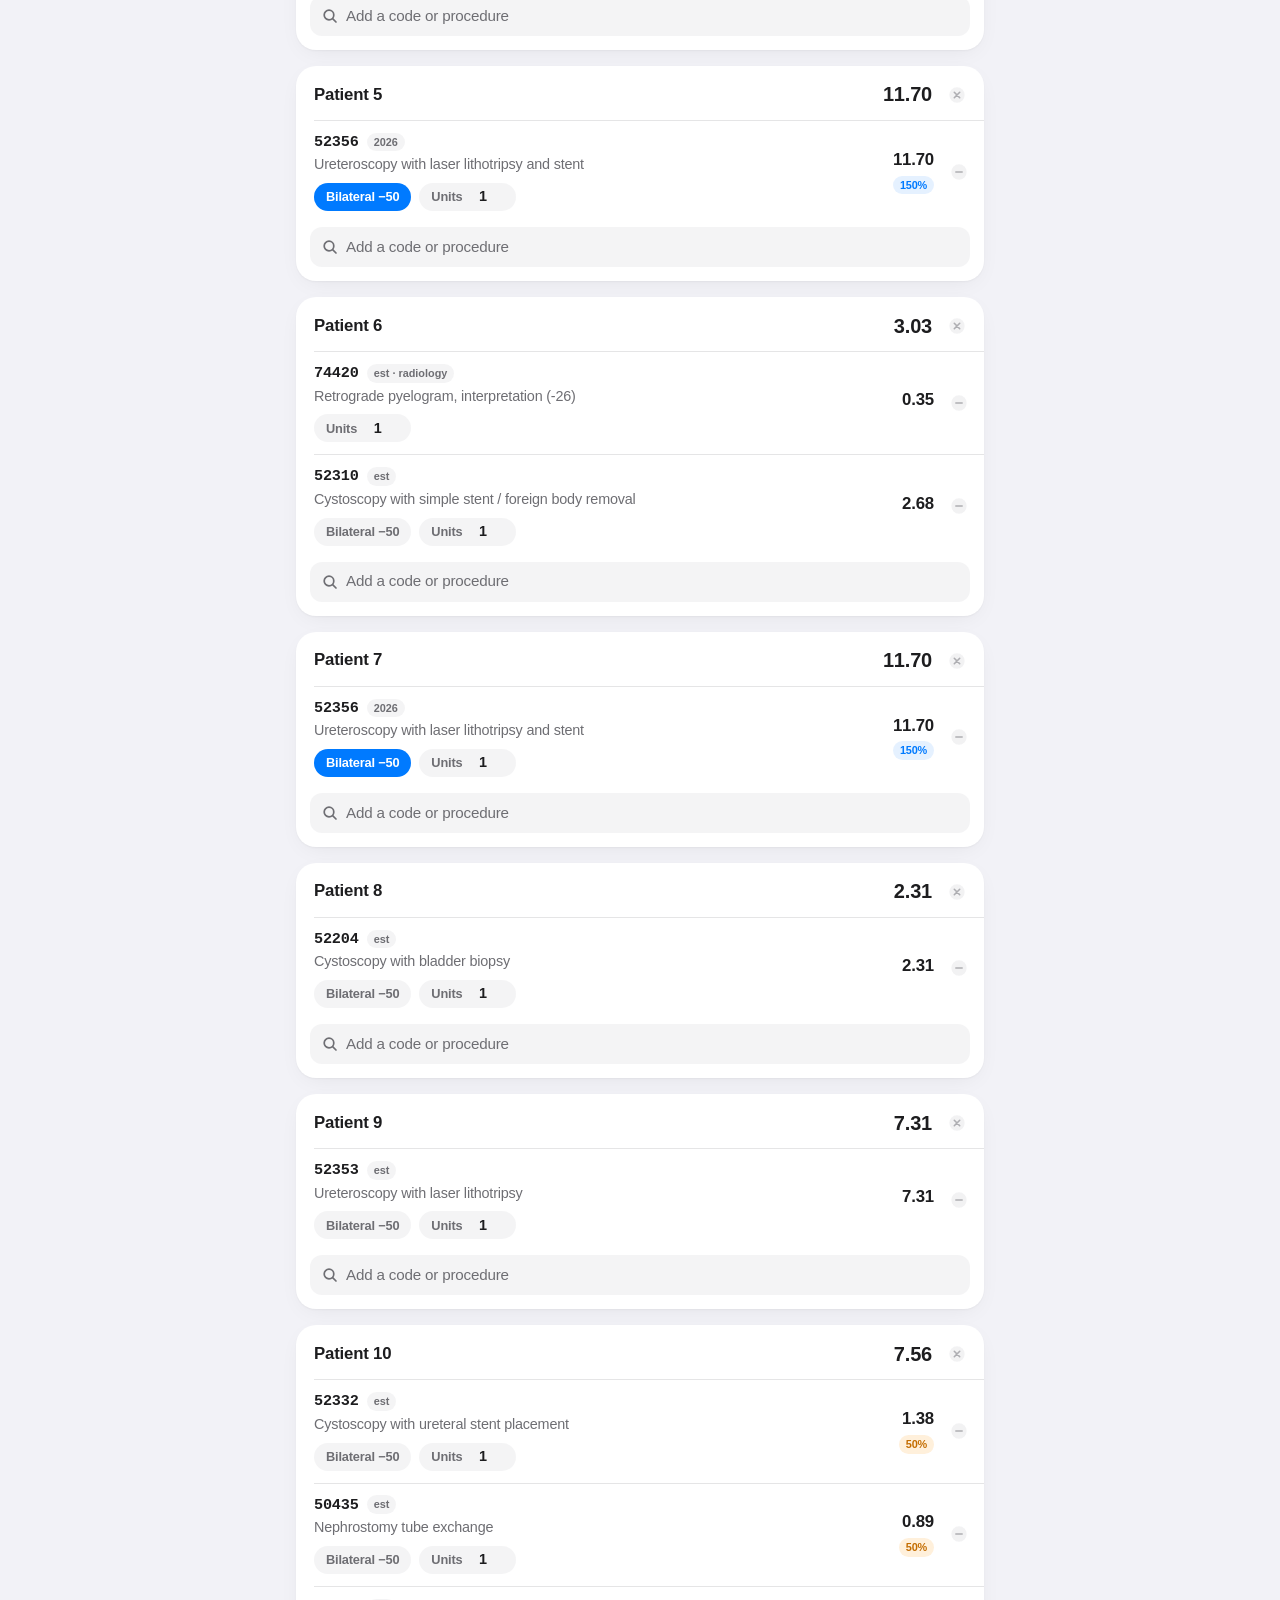
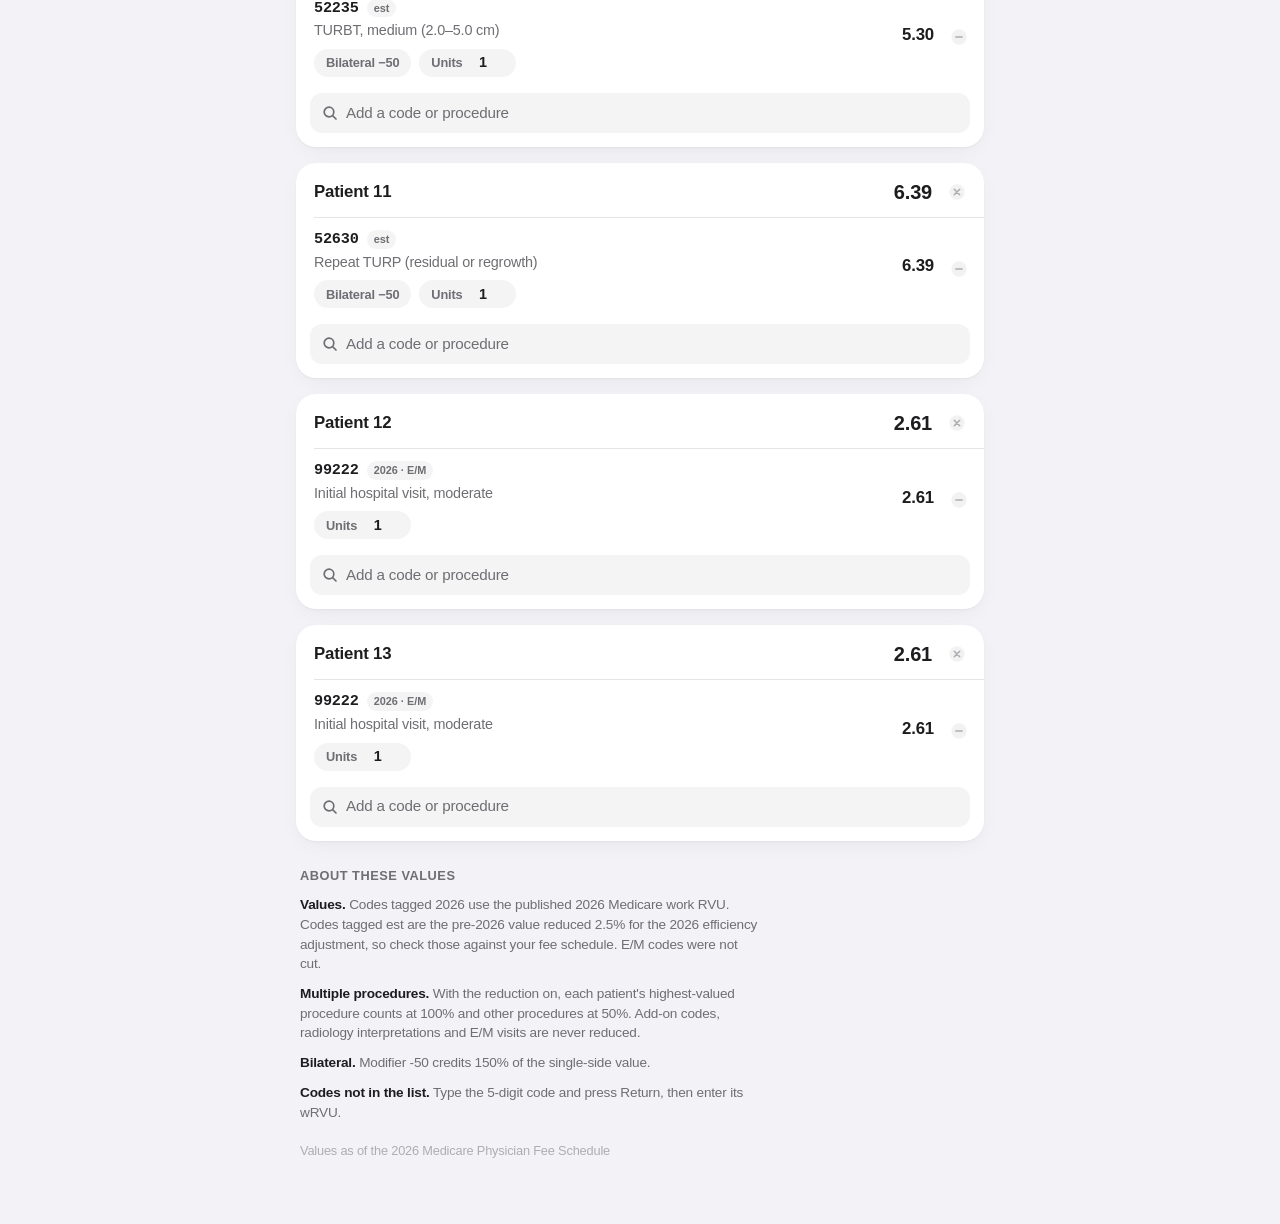
==== commit d684c533: "Redesign OR wRVUs in an Apple-style look System fonts (San Francisco on Apple devices), inset-groupe" ====
--- a/wrvu/index.html
+++ b/wrvu/index.html
@@ -13,163 +13,242 @@
 <meta name="mobile-web-app-capable" content="yes">
 <meta name="apple-mobile-web-app-title" content="OR wRVUs">
 <meta name="apple-mobile-web-app-status-bar-style" content="default">
-<meta name="theme-color" content="#ffffff" media="(prefers-color-scheme: light)">
-<meta name="theme-color" content="#16212a" media="(prefers-color-scheme: dark)">
-<link rel="preload" href="fonts/ibm-plex-sans-latin-400-normal.woff2" as="font" type="font/woff2" crossorigin>
-<link rel="preload" href="fonts/ibm-plex-mono-latin-600-normal.woff2" as="font" type="font/woff2" crossorigin>
+<meta name="theme-color" content="#f2f2f7" media="(prefers-color-scheme: light)">
+<meta name="theme-color" content="#000000" media="(prefers-color-scheme: dark)">
 <style>
-@font-face{font-family:"IBM Plex Sans";font-style:normal;font-weight:400;font-display:swap;src:url(fonts/ibm-plex-sans-latin-400-normal.woff2) format("woff2")}
-@font-face{font-family:"IBM Plex Sans";font-style:normal;font-weight:500;font-display:swap;src:url(fonts/ibm-plex-sans-latin-500-normal.woff2) format("woff2")}
-@font-face{font-family:"IBM Plex Sans";font-style:normal;font-weight:600;font-display:swap;src:url(fonts/ibm-plex-sans-latin-600-normal.woff2) format("woff2")}
-@font-face{font-family:"IBM Plex Sans";font-style:normal;font-weight:700;font-display:swap;src:url(fonts/ibm-plex-sans-latin-700-normal.woff2) format("woff2")}
-@font-face{font-family:"IBM Plex Mono";font-style:normal;font-weight:400;font-display:swap;src:url(fonts/ibm-plex-mono-latin-400-normal.woff2) format("woff2")}
-@font-face{font-family:"IBM Plex Mono";font-style:normal;font-weight:500;font-display:swap;src:url(fonts/ibm-plex-mono-latin-500-normal.woff2) format("woff2")}
-@font-face{font-family:"IBM Plex Mono";font-style:normal;font-weight:600;font-display:swap;src:url(fonts/ibm-plex-mono-latin-600-normal.woff2) format("woff2")}
-:root{color-scheme:light;padding-top:env(safe-area-inset-top,0px);padding-bottom:env(safe-area-inset-bottom,0px)}
-body{margin:0;-webkit-text-size-adjust:100%}
-img{max-width:100%}
+/* Layout: iOS inset-grouped column — large title, summary card, settings group, patient cards; frosted compact bar appears on scroll */
+:root{
+  color-scheme:light;
+  padding-top:env(safe-area-inset-top,0px);padding-bottom:env(safe-area-inset-bottom,0px);
+  --bg:#f2f2f7; --card:#ffffff; --elev:#ffffff;
+  --fg:#1d1d1f; --secondary:#6e6e73; --tertiary:#aeaeb2;
+  --separator:rgba(60,60,67,.13); --fill:rgba(118,118,128,.12); --fill-2:rgba(118,118,128,.08);
+  --accent:#007aff; --accent-tint:rgba(0,122,255,.1); --on-accent:#ffffff;
+  --orange:#c46d00; --orange-tint:rgba(255,149,0,.14);
+  --red:#ff3b30; --green:#34c759;
+  --bar:rgba(249,249,251,.78);
+  --shadow:0 1px 2px rgba(0,0,0,.04),0 6px 24px -8px rgba(0,0,0,.08);
+  --sans:-apple-system,BlinkMacSystemFont,"SF Pro Text","Segoe UI",Roboto,"Helvetica Neue",Arial,sans-serif;
+  --display:-apple-system,BlinkMacSystemFont,"SF Pro Display","Segoe UI",Roboto,"Helvetica Neue",Arial,sans-serif;
+  --rounded:ui-rounded,"SF Pro Rounded",-apple-system,BlinkMacSystemFont,"Segoe UI",Roboto,sans-serif;
+  --mono:ui-monospace,"SF Mono",SFMono-Regular,Menlo,Consolas,monospace;
+  --r-card:20px; --r-ctl:12px;
+}
+@media (prefers-color-scheme: dark){:root:not([data-theme="light"]){
+  --bg:#000000; --card:#1c1c1e; --elev:#2c2c2e;
+  --fg:#f5f5f7; --secondary:#98989f; --tertiary:#636366;
+  --separator:rgba(84,84,88,.55); --fill:rgba(118,118,128,.24); --fill-2:rgba(118,118,128,.16);
+  --accent:#0a84ff; --accent-tint:rgba(10,132,255,.18); --on-accent:#ffffff;
+  --orange:#ffb340; --orange-tint:rgba(255,159,10,.18);
+  --red:#ff453a; --green:#30d158;
+  --bar:rgba(28,28,30,.72);
+  --shadow:0 0 0 1px rgba(255,255,255,.03);
+  color-scheme:dark}}
+:root[data-theme="dark"]{
+  --bg:#000000; --card:#1c1c1e; --elev:#2c2c2e;
+  --fg:#f5f5f7; --secondary:#98989f; --tertiary:#636366;
+  --separator:rgba(84,84,88,.55); --fill:rgba(118,118,128,.24); --fill-2:rgba(118,118,128,.16);
+  --accent:#0a84ff; --accent-tint:rgba(10,132,255,.18); --on-accent:#ffffff;
+  --orange:#ffb340; --orange-tint:rgba(255,159,10,.18);
+  --red:#ff453a; --green:#30d158;
+  --bar:rgba(28,28,30,.72);
+  --shadow:0 0 0 1px rgba(255,255,255,.03);
+  color-scheme:dark}
+
+*{box-sizing:border-box;-webkit-tap-highlight-color:transparent}
+html{-webkit-text-size-adjust:100%}
+body{margin:0;background:var(--bg);color:var(--fg);font-family:var(--sans);font-size:17px;line-height:1.35;letter-spacing:-.011em;-webkit-font-smoothing:antialiased}
 [hidden]{display:none!important}
-/* Layout: one working column — sticky day-total bar, then patient case cards, reference notes last */
-:root{
-  --bg:#f3f5f7; --surface:#ffffff; --fg:#14202b; --muted:#5b6b79; --line:#dbe1e7;
-  --accent:#0b6a86; --accent-soft:#e2f0f4; --warn:#9a5b00; --warn-soft:#fbf0dc; --danger:#b3261e;
-  --sans:"IBM Plex Sans",system-ui,-apple-system,"Segoe UI",sans-serif;
-  --mono:"IBM Plex Mono",ui-monospace,SFMono-Regular,Menlo,monospace;
-}
-@media (prefers-color-scheme: dark){:root:not([data-theme="light"]){
-  --bg:#0f161c; --surface:#16212a; --fg:#e4ebf0; --muted:#93a3b1; --line:#283744;
-  --accent:#5cc0dc; --accent-soft:#163846; --warn:#f0b45a; --warn-soft:#3a2c14; --danger:#ff8a80; color-scheme:dark}}
-:root[data-theme="dark"]{
-  --bg:#0f161c; --surface:#16212a; --fg:#e4ebf0; --muted:#93a3b1; --line:#283744;
-  --accent:#5cc0dc; --accent-soft:#163846; --warn:#f0b45a; --warn-soft:#3a2c14; --danger:#ff8a80; color-scheme:dark}
-*{box-sizing:border-box}
-body{background:var(--bg);color:var(--fg);font-family:var(--sans);font-size:15px;line-height:1.45}
-body::before{content:"";position:fixed;inset:0 0 auto;height:env(safe-area-inset-top,0px);z-index:10;background:var(--surface)}
-.wrap{max-width:960px;margin:0 auto;padding-left:max(16px,env(safe-area-inset-left,0px));padding-right:max(16px,env(safe-area-inset-right,0px));padding-block:20px 48px;display:flex;flex-direction:column;gap:18px}
-h1{font-size:1.5rem;margin:0;font-weight:700;letter-spacing:-.01em;text-wrap:balance}
-.sub{color:var(--muted);margin:2px 0 0;max-width:65ch}
-.mono{font-family:var(--mono)}
+button,input,select,textarea{font:inherit;color:inherit;letter-spacing:inherit}
+button{cursor:pointer;border:0;background:none;padding:0}
+:focus-visible{outline:3px solid var(--accent-tint);outline-offset:2px;border-radius:10px}
 .num{font-variant-numeric:tabular-nums}
-button,input,select,textarea{font:inherit;color:inherit}
-button{cursor:pointer}
-:focus-visible{outline:2px solid var(--accent);outline-offset:2px}
-
-/* totals bar */
-.bar{position:sticky;top:env(safe-area-inset-top,0px);z-index:5;background:var(--surface);border:1px solid var(--line);border-radius:10px;padding:12px 16px;display:flex;flex-wrap:wrap;gap:12px 28px;align-items:center;box-shadow:0 4px 14px -10px rgba(0,0,0,.35)}
-.stat{display:flex;flex-direction:column}
-.stat .k{font-size:.7rem;text-transform:uppercase;letter-spacing:.08em;color:var(--muted);font-weight:600}
-.stat .v{font-family:var(--mono);font-size:1.6rem;font-weight:600;line-height:1.15}
-.stat .v.big{color:var(--accent);font-size:2rem}
-.stat .alt{font-family:var(--mono);font-size:.78rem;color:var(--muted)}
-.settings{display:flex;flex-wrap:wrap;gap:10px 16px;align-items:center;font-size:.88rem}
-.settings label{display:flex;align-items:center;gap:6px;color:var(--muted)}
-.rate{width:76px;padding:5px 8px;border:1px solid var(--line);border-radius:6px;background:var(--bg);font-family:var(--mono)}
-
-/* toolbar */
-.tools{display:flex;flex-wrap:wrap;gap:8px}
-.btn{border:1px solid var(--line);background:var(--surface);padding:7px 12px;border-radius:7px;font-size:.88rem;font-weight:500}
-.btn:hover{border-color:var(--accent)}
-.btn.primary{background:var(--accent);border-color:var(--accent);color:var(--surface)}
-.btn.ghost{background:transparent}
-.paste{display:flex;flex-direction:column;gap:8px;background:var(--surface);border:1px solid var(--line);border-radius:10px;padding:14px}
-.paste textarea{width:100%;min-height:120px;border:1px solid var(--line);border-radius:7px;background:var(--bg);padding:10px;font-family:var(--mono);font-size:.85rem;resize:vertical}
-.hint{font-size:.82rem;color:var(--muted)}
-.example{font-size:.82rem;background:var(--warn-soft);color:var(--warn);border-radius:7px;padding:8px 12px}
-
-/* patient cards */
-.list{display:flex;flex-direction:column;gap:12px}
-.pt{background:var(--surface);border:1px solid var(--line);border-radius:10px}
-.pt-head{display:flex;align-items:center;gap:10px;padding:10px 14px;border-bottom:1px solid var(--line)}
-.pt-num{font-family:var(--mono);font-size:.78rem;color:var(--muted);min-width:2.2em}
-.pt-label{flex:1;min-width:0;border:0;background:transparent;font-weight:600;padding:4px 0}
-.pt-label:focus{outline:none;border-bottom:1px dashed var(--accent)}
-.pt-total{font-family:var(--mono);font-weight:600;font-size:1.05rem}
-.x{border:0;background:transparent;color:var(--muted);font-size:1.1rem;line-height:1;padding:4px 6px;border-radius:5px}
-.x:hover{color:var(--danger);background:var(--bg)}
-.rows{overflow-x:auto}
-table{width:100%;border-collapse:collapse;font-size:.88rem}
-td{padding:7px 10px;border-bottom:1px solid var(--line);vertical-align:middle}
-tr:last-child td{border-bottom:0}
-td.code{font-family:var(--mono);font-weight:600;white-space:nowrap;width:72px}
-td.desc{min-width:150px}
-td.desc .src{font-family:var(--mono);font-size:.7rem;color:var(--muted);margin-left:6px}
-td.mod{white-space:nowrap;width:1%}
-td.cred{font-family:var(--mono);text-align:right;white-space:nowrap;width:1%}
-td.del{width:1%}
-.chip{display:inline-block;font-family:var(--mono);font-size:.68rem;padding:1px 6px;border-radius:999px;margin-right:6px;vertical-align:1px}
-.chip.half{background:var(--warn-soft);color:var(--warn)}
-.chip.bil{background:var(--accent-soft);color:var(--accent)}
-.units,.custom{width:54px;padding:3px 6px;border:1px solid var(--line);border-radius:5px;background:var(--bg);font-family:var(--mono)}
-.chk{display:inline-flex;align-items:center;gap:4px;font-size:.8rem;color:var(--muted);margin-right:10px}
-.add{position:relative;padding:10px 14px;border-top:1px solid var(--line)}
-.add input{width:100%;padding:8px 10px;border:1px dashed var(--line);border-radius:7px;background:var(--bg)}
-.add input:focus{border-style:solid;border-color:var(--accent);outline:none}
-.sugg{position:absolute;left:14px;right:14px;top:calc(100% - 6px);z-index:4;list-style:none;margin:0;padding:4px;background:var(--surface);border:1px solid var(--line);border-radius:8px;box-shadow:0 10px 28px -12px rgba(0,0,0,.45);max-height:300px;overflow-y:auto}
-.sugg li{display:flex;gap:10px;align-items:baseline;padding:7px 9px;border-radius:6px;cursor:pointer;font-size:.86rem}
-.sugg li.on,.sugg li:hover{background:var(--accent-soft)}
+
+.wrap{max-width:720px;margin:0 auto;padding-left:max(16px,env(safe-area-inset-left,0px));padding-right:max(16px,env(safe-area-inset-right,0px));padding-block:28px 64px;display:flex;flex-direction:column;gap:20px}
+.card{background:var(--card);border-radius:var(--r-card);box-shadow:var(--shadow)}
+
+/* large title */
+.hero{padding:0 4px;display:flex;flex-direction:column;gap:6px}
+h1{font-family:var(--display);font-size:2.15rem;font-weight:700;letter-spacing:-.025em;margin:0;line-height:1.1}
+.sub{margin:0;color:var(--secondary);font-size:1rem;max-width:52ch}
+
+/* frosted compact bar */
+.topbar{position:fixed;inset:0 0 auto;z-index:30;padding-top:env(safe-area-inset-top,0px);background:var(--bar);-webkit-backdrop-filter:saturate(180%) blur(20px);backdrop-filter:saturate(180%) blur(20px);border-bottom:.5px solid var(--separator);transform:translateY(-100%);opacity:0;transition:transform .28s cubic-bezier(.2,.8,.2,1),opacity .2s;pointer-events:none}
+.topbar.show{transform:none;opacity:1;pointer-events:auto}
+.topbar-in{max-width:720px;margin:0 auto;padding-left:max(20px,env(safe-area-inset-left,0px));padding-right:max(20px,env(safe-area-inset-right,0px));padding-block:11px;display:flex;align-items:baseline;justify-content:space-between;gap:12px}
+.tb-title{font-weight:600;font-size:1rem}
+.tb-stats{font-family:var(--rounded);font-variant-numeric:tabular-nums;color:var(--secondary);font-size:.95rem;white-space:nowrap}
+.tb-stats b{color:var(--fg);font-weight:600}
+
+/* summary */
+.summary{padding:22px 22px 20px;display:flex;flex-wrap:wrap;gap:18px 24px;align-items:flex-end;justify-content:space-between}
+.eyebrow{font-size:.8rem;font-weight:500;color:var(--secondary)}
+.sum-main{display:flex;flex-direction:column;gap:2px;min-width:0}
+.big{display:flex;align-items:baseline;gap:8px}
+.big #tot{font-family:var(--rounded);font-size:3.4rem;font-weight:700;letter-spacing:-.03em;line-height:1;font-variant-numeric:tabular-nums}
+.big .unit{font-family:var(--rounded);font-size:1.05rem;font-weight:600;color:var(--secondary)}
+.alt{font-size:.85rem;color:var(--secondary);min-height:1.2em;font-variant-numeric:tabular-nums}
+.sum-side{display:flex;gap:28px}
+.kv{display:flex;flex-direction:column;gap:2px}
+.kv-v{font-family:var(--rounded);font-size:1.45rem;font-weight:600;letter-spacing:-.02em;font-variant-numeric:tabular-nums}
+.kv-v.money{color:var(--green)}
+
+/* grouped settings */
+.group{overflow:hidden}
+.row{display:flex;align-items:center;justify-content:space-between;gap:12px;min-height:50px;padding:8px 16px 8px 18px;position:relative}
+.row+.row::before{content:"";position:absolute;top:0;left:18px;right:0;border-top:.5px solid var(--separator)}
+.rate-wrap{display:flex;align-items:center;gap:2px;color:var(--secondary)}
+.rate{width:72px;text-align:right;border:0;background:transparent;font-family:var(--rounded);font-size:1.05rem;font-variant-numeric:tabular-nums;color:var(--fg);padding:4px 0}
+.rate:focus{outline:none;color:var(--accent)}
+.switch{appearance:none;-webkit-appearance:none;flex:none;width:51px;height:31px;border-radius:999px;background:var(--fill);position:relative;cursor:pointer;transition:background .2s;margin:0}
+.switch::after{content:"";position:absolute;top:2px;left:2px;width:27px;height:27px;border-radius:50%;background:#fff;box-shadow:0 3px 8px rgba(0,0,0,.15),0 1px 1px rgba(0,0,0,.16);transition:transform .22s cubic-bezier(.2,.8,.2,1)}
+.switch:checked{background:var(--green)}
+.switch:checked::after{transform:translateX(20px)}
+
+/* actions */
+.actions{display:flex;flex-wrap:wrap;gap:10px}
+.btn{height:40px;padding:0 18px;border-radius:999px;font-size:.95rem;font-weight:600;background:var(--accent-tint);color:var(--accent);display:inline-flex;align-items:center;gap:6px;transition:transform .12s,filter .15s}
+.btn:active{transform:scale(.97)}
+.btn.primary{background:var(--accent);color:var(--on-accent)}
+.btn.plain{background:transparent;color:var(--secondary);font-weight:500}
+.btn.plain.armed{color:var(--red)}
+.btn svg{width:16px;height:16px}
+
+.paste{padding:16px;display:flex;flex-direction:column;gap:12px}
+.paste textarea{width:100%;min-height:130px;border:0;border-radius:var(--r-ctl);background:var(--fill-2);padding:12px 14px;font-family:var(--mono);font-size:.85rem;line-height:1.5;resize:vertical}
+.paste textarea:focus{outline:none;box-shadow:0 0 0 3px var(--accent-tint)}
+.hint{font-size:.85rem;color:var(--secondary)}
+.callout{font-size:.9rem;background:var(--accent-tint);color:var(--fg);border-radius:14px;padding:12px 16px}
+
+/* patients */
+.list{display:flex;flex-direction:column;gap:16px}
+.pt{overflow:visible}
+.pt-head{display:flex;align-items:center;gap:10px;padding:14px 12px 10px 18px}
+.pt-label{flex:1;min-width:0;border:0;background:transparent;font-weight:600;font-size:1.05rem;padding:2px 0;color:var(--fg)}
+.pt-label::placeholder{color:var(--fg);opacity:1}
+.pt-label:focus{outline:none}
+.pt-label:focus::placeholder{color:var(--tertiary)}
+.pt-total{font-family:var(--rounded);font-weight:700;font-size:1.25rem;font-variant-numeric:tabular-nums;letter-spacing:-.01em}
+.icon-btn{width:30px;height:30px;border-radius:50%;display:inline-flex;align-items:center;justify-content:center;color:var(--tertiary);flex:none;transition:color .15s,background .15s}
+.icon-btn:hover{color:var(--red);background:var(--fill-2)}
+.icon-btn svg{width:18px;height:18px}
+.lines{list-style:none;margin:0;padding:0}
+.line{display:grid;grid-template-columns:1fr auto auto;gap:4px 10px;align-items:center;padding:12px 10px 12px 18px;position:relative}
+.line::before{content:"";position:absolute;top:0;left:18px;right:0;border-top:.5px solid var(--separator)}
+.l-main{min-width:0;display:flex;flex-direction:column;gap:3px}
+.l-code{display:flex;align-items:center;gap:8px;font-family:var(--mono);font-weight:600;font-size:.95rem}
+.tag{font-family:var(--sans);font-size:.68rem;font-weight:600;color:var(--secondary);background:var(--fill-2);padding:2px 7px;border-radius:999px;letter-spacing:0}
+.l-desc{font-size:.9rem;color:var(--secondary);line-height:1.3}
+.l-ctrl{display:flex;flex-wrap:wrap;gap:8px;margin-top:6px;align-items:center}
+.pill-toggle{height:28px;padding:0 12px;border-radius:999px;font-size:.8rem;font-weight:600;background:var(--fill-2);color:var(--secondary);transition:background .15s,color .15s}
+.pill-toggle.on{background:var(--accent);color:var(--on-accent)}
+.units-wrap{display:inline-flex;align-items:center;gap:6px;height:28px;padding:0 4px 0 12px;border-radius:999px;background:var(--fill-2);font-size:.8rem;font-weight:600;color:var(--secondary)}
+.units,.custom{width:44px;border:0;background:transparent;font-family:var(--rounded);font-variant-numeric:tabular-nums;text-align:center;font-size:.9rem;color:var(--fg);padding:2px 0}
+.custom{width:64px;background:var(--fill-2);border-radius:8px;padding:4px 6px;margin-top:2px}
+.units:focus,.custom:focus{outline:none;color:var(--accent)}
+.l-val{display:flex;flex-direction:column;align-items:flex-end;gap:4px;font-family:var(--rounded);font-weight:600;font-size:1.05rem;font-variant-numeric:tabular-nums;white-space:nowrap}
+.chips{display:flex;gap:4px}
+.chip{font-family:var(--sans);font-size:.68rem;font-weight:600;padding:2px 7px;border-radius:999px}
+.chip.half{background:var(--orange-tint);color:var(--orange)}
+.chip.bil{background:var(--accent-tint);color:var(--accent)}
+
+.add{position:relative;padding:4px 14px 14px}
+.search{display:flex;align-items:center;gap:8px;height:40px;padding:0 12px;border-radius:var(--r-ctl);background:var(--fill-2);color:var(--secondary);transition:box-shadow .15s}
+.search:focus-within{box-shadow:0 0 0 3px var(--accent-tint)}
+.search svg{width:16px;height:16px;flex:none}
+.search input{flex:1;min-width:0;border:0;background:transparent;font-size:.95rem;color:var(--fg);padding:0}
+.search input::placeholder{color:var(--secondary)}
+.search input:focus{outline:none}
+.sugg{position:absolute;left:14px;right:14px;top:calc(100% - 8px);z-index:20;list-style:none;margin:0;padding:6px;background:var(--elev);border-radius:16px;box-shadow:0 0 0 .5px var(--separator),0 18px 48px -12px rgba(0,0,0,.28);max-height:320px;overflow-y:auto}
+.sugg li{display:flex;gap:12px;align-items:baseline;padding:10px 12px;border-radius:10px;cursor:pointer;font-size:.9rem}
+.sugg li.on,.sugg li:hover{background:var(--accent-tint)}
 .sugg .c{font-family:var(--mono);font-weight:600;min-width:52px}
-.sugg .d{flex:1;min-width:0}
-.sugg .w{font-family:var(--mono);color:var(--muted)}
-.empty{padding:28px;text-align:center;color:var(--muted);border:1px dashed var(--line);border-radius:10px}
-.notes{font-size:.82rem;color:var(--muted);display:flex;flex-direction:column;gap:6px;max-width:75ch}
+.sugg .d{flex:1;min-width:0;color:var(--fg)}
+.sugg .w{font-family:var(--rounded);color:var(--secondary);font-variant-numeric:tabular-nums}
+
+.empty{padding:40px 24px;text-align:center;color:var(--secondary);display:flex;flex-direction:column;gap:6px;align-items:center}
+.empty b{color:var(--fg);font-size:1.05rem}
+
+.notes{padding:0 4px;display:flex;flex-direction:column;gap:10px;font-size:.85rem;color:var(--secondary);line-height:1.45;max-width:62ch}
+.notes h2{font-size:.8rem;font-weight:600;text-transform:uppercase;letter-spacing:.04em;color:var(--secondary);margin:6px 0 0}
+.notes p{margin:0}
 .notes b{color:var(--fg);font-weight:600}
-.toast{position:fixed;left:50%;bottom:calc(20px + env(safe-area-inset-bottom,0px));transform:translateX(-50%);background:var(--fg);color:var(--bg);padding:8px 14px;border-radius:7px;font-size:.85rem}
+.asof{font-size:.8rem;color:var(--tertiary);padding:0 4px;margin:0}
+
+.toast,.update{position:fixed;left:50%;transform:translateX(-50%);bottom:calc(20px + env(safe-area-inset-bottom,0px));z-index:40;background:var(--bar);-webkit-backdrop-filter:saturate(180%) blur(20px);backdrop-filter:saturate(180%) blur(20px);color:var(--fg);box-shadow:0 0 0 .5px var(--separator),0 12px 36px -10px rgba(0,0,0,.3);border-radius:999px;font-size:.9rem;font-weight:500;max-width:calc(100% - 32px)}
+.toast{padding:10px 18px}
+.update{display:flex;gap:12px;align-items:center;padding:6px 6px 6px 18px}
+.update button{height:32px;padding:0 14px;border-radius:999px;background:var(--accent);color:var(--on-accent);font-weight:600;font-size:.85rem}
+
 @media (max-width:560px){
-  .bar{display:grid;grid-template-columns:auto 1fr auto;gap:4px 14px;padding:10px 14px}
-  .stat .v{font-size:1.2rem}.stat .v.big{font-size:1.55rem}.stat .k{font-size:.64rem}
-  .stat .alt{font-size:.7rem}
-  td.desc{min-width:120px}}
+  .wrap{padding-block:16px 56px;gap:16px}
+  h1{font-size:2.05rem}
+  .summary{padding:18px}
+  .big #tot{font-size:2.9rem}
+  .sum-side{gap:24px}
+  .line{grid-template-columns:1fr auto auto;padding-left:16px}
+}
+@media (display-mode: standalone){.wrap{padding-block:12px 56px}}
 @media (prefers-reduced-motion:reduce){*{transition:none!important}}
-.asof{font-size:.78rem;color:var(--muted);font-family:var(--mono);margin-top:6px}
-.update{position:fixed;left:50%;transform:translateX(-50%);bottom:calc(16px + env(safe-area-inset-bottom,0px));z-index:20;display:flex;gap:12px;align-items:center;background:var(--fg);color:var(--bg);padding:10px 12px 10px 16px;border-radius:9px;font-size:.88rem;box-shadow:0 10px 30px -10px rgba(0,0,0,.5);max-width:calc(100% - 32px)}
-.update button{border:0;background:var(--accent);color:var(--surface);padding:6px 12px;border-radius:6px;font-weight:600}
-@media (display-mode: standalone){.wrap{padding-block:12px 48px}}
 </style>
 </head>
 <body>
-
-<div class="wrap">
-  <div>
+<header class="topbar" id="topbar" aria-hidden="true">
+  <div class="topbar-in">
+    <span class="tb-title">OR wRVUs</span>
+    <span class="tb-stats"><b id="tbTot">0.00</b> wRVU · <span id="tbDollars">$0</span> · <span id="tbPts">0</span> pts</span>
+  </div>
+</header>
+
+<main class="wrap">
+  <div class="hero">
     <h1>OR wRVUs</h1>
-    <p class="sub">Add each patient's CPT codes or describe the procedure in plain words. The day total updates as you go.</p>
-    <div class="asof">Values as of the 2026 Medicare Physician Fee Schedule</div>
+    <p class="sub">Add each patient's CPT codes, or describe the procedure in plain words.</p>
   </div>
 
-  <div class="bar" aria-live="polite">
-    <div class="stat"><span class="k">Day total</span><span class="v big num" id="tot">0.00</span><span class="alt" id="totAlt"></span></div>
-    <div class="stat"><span class="k">Est. production</span><span class="v num" id="dollars">$0</span></div>
-    <div class="stat"><span class="k">Patients</span><span class="v num" id="ptCount">0</span></div>
+  <section class="summary card" id="summary" aria-live="polite">
+    <div class="sum-main">
+      <span class="eyebrow">Day total</span>
+      <div class="big"><span id="tot">0.00</span><span class="unit">wRVU</span></div>
+      <span class="alt" id="totAlt"></span>
+    </div>
+    <div class="sum-side">
+      <div class="kv"><span class="eyebrow">Production</span><span class="kv-v money" id="dollars">$0</span></div>
+      <div class="kv"><span class="eyebrow">Patients</span><span class="kv-v" id="ptCount">0</span></div>
+    </div>
+  </section>
+
+  <section class="group card" aria-label="Settings">
+    <label class="row" for="rate"><span>Dollars per wRVU</span><span class="rate-wrap">$<input class="rate" id="rate" type="number" step="1" min="0" value="68" inputmode="decimal"></span></label>
+    <label class="row" for="mppr"><span>50% reduction on 2nd+ procedure</span><input type="checkbox" id="mppr" class="switch" role="switch" checked></label>
+  </section>
+
+  <div class="actions">
+    <button class="btn primary" id="addPt"><svg viewBox="0 0 16 16" aria-hidden="true"><path d="M8 3v10M3 8h10" stroke="currentColor" stroke-width="2" stroke-linecap="round" fill="none"/></svg>Add Patient</button>
+    <button class="btn" id="togglePaste">Paste a List</button>
+    <button class="btn" id="copy">Copy Summary</button>
+    <button class="btn plain" id="clear">Clear Day</button>
   </div>
 
-  <div class="settings">
-    <label for="rate">$ / wRVU <input class="rate" id="rate" type="number" step="1" min="0" value="68" inputmode="decimal"></label>
-    <label for="mppr"><input type="checkbox" id="mppr" checked> 50% reduction on 2nd+ procedure</label>
+  <div class="paste card" id="pasteBox" hidden>
+    <label for="pasteIn" class="hint">One patient per line. Use codes, descriptions, or both. Add -50 or the word "bilateral" next to a bilateral procedure.</label>
+    <textarea id="pasteIn" placeholder="1. 55874, 55876&#10;2. TURBT medium&#10;3. rezum&#10;4. 52356-50&#10;5. ureteroscopy laser with stent bilateral, turp"></textarea>
+    <div class="actions"><button class="btn primary" id="doPaste">Add Patients</button><button class="btn plain" id="cancelPaste">Cancel</button></div>
   </div>
 
-  <div class="tools">
-    <button class="btn primary" id="addPt">+ Add patient</button>
-    <button class="btn" id="togglePaste">Paste a list</button>
-    <button class="btn" id="copy">Copy summary</button>
-    <button class="btn ghost" id="clear">Clear day</button>
-  </div>
-
-  <div class="paste" id="pasteBox" hidden>
-    <label for="pasteIn" class="hint">One patient per line. Use codes, descriptions, or both. Add <span class="mono">-50</span> or the word "bilateral" for bilateral cases.</label>
-    <textarea id="pasteIn" placeholder="1. 55874, 55876&#10;2. TURBT medium&#10;3. rezum&#10;4. 52356-50&#10;5. ureteroscopy laser with stent, bilateral"></textarea>
-    <div class="tools"><button class="btn primary" id="doPaste">Add these patients</button><button class="btn ghost" id="cancelPaste">Cancel</button></div>
-  </div>
-
-  <div class="example" id="exampleNote" hidden>Example day loaded (the 13 patients from Nov 5). Clear the day to start your own.</div>
+  <div class="callout" id="exampleNote" hidden>This is an example day: the 13 patients from Nov 5. Clear the day to start your own.</div>
 
   <div class="list" id="list"></div>
 
-  <div class="notes">
-    <div><b>Values.</b> Codes marked <span class="mono">2026</span> use the published 2026 Medicare work RVU. Codes marked <span class="mono">est</span> are the pre-2026 value reduced 2.5% for the 2026 efficiency adjustment, so check those against your fee schedule. E/M codes were not cut.</div>
-    <div><b>Multiple procedures.</b> With the reduction on, the highest-valued procedure for each patient counts at 100% and other procedures at 50%. Add-on codes, radiology interpretations and E/M visits are never reduced. Turn it off if your contract credits full value.</div>
-    <div><b>Bilateral.</b> Modifier -50 credits 150% of the single-side value.</div>
-    <div><b>Codes not in the list.</b> Type the 5-digit code and press Enter, then enter its wRVU by hand.</div>
-  </div>
-</div>
+  <section class="notes">
+    <h2>About these values</h2>
+    <p><b>Values.</b> Codes tagged 2026 use the published 2026 Medicare work RVU. Codes tagged est are the pre-2026 value reduced 2.5% for the 2026 efficiency adjustment, so check those against your fee schedule. E/M codes were not cut.</p>
+    <p><b>Multiple procedures.</b> With the reduction on, each patient's highest-valued procedure counts at 100% and other procedures at 50%. Add-on codes, radiology interpretations and E/M visits are never reduced.</p>
+    <p><b>Bilateral.</b> Modifier -50 credits 150% of the single-side value.</p>
+    <p><b>Codes not in the list.</b> Type the 5-digit code and press Return, then enter its wRVU.</p>
+  </section>
+  <p class="asof">Values as of the 2026 Medicare Physician Fee Schedule</p>
+</main>
 
 <div class="update" id="updateBar" role="status" hidden><span>Update available</span><button id="updateBtn">Refresh</button></div>
 
@@ -308,34 +387,46 @@
   return out.sort((a,b)=>b[1]-a[1]).map(x=>x[0]).filter(k=>!seen.has(k)&&seen.add(k)).slice(0,8);
 }
 
+const ICON_X='<svg viewBox="0 0 20 20" aria-hidden="true"><circle cx="10" cy="10" r="8.5" fill="currentColor" opacity=".16"/><path d="M7 7l6 6M13 7l-6 6" stroke="currentColor" stroke-width="1.8" stroke-linecap="round"/></svg>';
+const ICON_MINUS='<svg viewBox="0 0 20 20" aria-hidden="true"><circle cx="10" cy="10" r="8.5" fill="currentColor" opacity=".16"/><path d="M6.5 10h7" stroke="currentColor" stroke-width="1.8" stroke-linecap="round"/></svg>';
+const ICON_SEARCH='<svg viewBox="0 0 16 16" aria-hidden="true"><circle cx="7" cy="7" r="4.8" stroke="currentColor" stroke-width="1.7" fill="none"/><path d="M10.6 10.6l3.4 3.4" stroke="currentColor" stroke-width="1.7" stroke-linecap="round"/></svg>';
+
 function render(){
   const ae=document.activeElement, aid=ae&&ae.id, sel=ae&&ae.selectionStart;
   $('#rate').value=S.rate; $('#mppr').checked=S.mppr;
   $('#exampleNote').hidden=!S.example;
   const list=$('#list');
-  if(!S.patients.length){list.innerHTML='<div class="empty">No patients yet. Add a patient or paste a list of cases.</div>';}
+  if(!S.patients.length){list.innerHTML='<div class="empty card"><b>No patients yet</b><span>Tap Add Patient, or paste the day\'s list of cases.</span></div>';}
   else list.innerHTML=S.patients.map((p,i)=>{
     const r=calc(p);
     const rows=r.rows.map(({l,b,f})=>{
       const c=C[l.code]; const t=typeOf(l);
-      const desc=c?esc(c[0])+`<span class="src">${c[2]==='26'?'2026':'est'}${TYPE_LABEL[t]?' · '+TYPE_LABEL[t]:''}</span>`
-        :`<span class="hint">Not in list — wRVU</span> <input class="custom" id="cu-${l.id}" data-l="${l.id}" type="number" step="0.01" min="0" value="${l.custom??''}" aria-label="wRVU for ${esc(l.code)}">`;
+      const tag=c?`<span class="tag">${c[2]==='26'?'2026':'est'}${TYPE_LABEL[t]?' · '+TYPE_LABEL[t]:''}</span>`:'<span class="tag">custom</span>';
+      const desc=c?`<div class="l-desc">${esc(c[0])}</div>`
+        :`<div class="l-desc">Not in the code list. Enter its wRVU:</div><input class="custom" id="cu-${l.id}" data-l="${l.id}" type="number" step="0.01" min="0" inputmode="decimal" value="${l.custom??''}" aria-label="wRVU for ${esc(l.code)}">`;
       const canBil=t==='p';
-      return `<tr>
-        <td class="code">${esc(l.code)}</td>
-        <td class="desc">${desc}</td>
-        <td class="mod">${canBil?`<label class="chk"><input type="checkbox" id="bi-${l.id}" data-bil="${l.id}" ${l.bil?'checked':''}>-50</label>`:''}<label class="chk">×<input class="units" id="un-${l.id}" data-units="${l.id}" type="number" min="0" step="1" value="${l.units}" aria-label="Units"></label></td>
-        <td class="cred">${l.bil?'<span class="chip bil">150%</span>':''}${f<1?'<span class="chip half">50%</span>':''}${f2(b*f)}</td>
-        <td class="del"><button class="x" data-rml="${p.id}:${l.id}" aria-label="Remove ${esc(l.code)}">×</button></td></tr>`;
+      return `<li class="line">
+        <div class="l-main">
+          <div class="l-code">${esc(l.code)}${tag}</div>
+          ${desc}
+          <div class="l-ctrl">
+            ${canBil?`<button class="pill-toggle ${l.bil?'on':''}" id="bi-${l.id}" data-bil="${l.id}" aria-pressed="${l.bil}">Bilateral −50</button>`:''}
+            <label class="units-wrap" for="un-${l.id}">Units<input class="units" id="un-${l.id}" data-units="${l.id}" type="number" min="0" step="1" inputmode="numeric" value="${l.units}"></label>
+          </div>
+        </div>
+        <div class="l-val"><span>${f2(b*f)}</span><span class="chips">${l.bil?'<span class="chip bil">150%</span>':''}${f<1?'<span class="chip half">50%</span>':''}</span></div>
+        <button class="icon-btn" data-rml="${p.id}:${l.id}" aria-label="Remove ${esc(l.code)}">${ICON_MINUS}</button>
+      </li>`;
     }).join('');
-    return `<section class="pt">
-      <div class="pt-head"><span class="pt-num">${i+1}.</span>
+    return `<article class="pt card">
+      <div class="pt-head">
         <input class="pt-label" id="lb-${p.id}" data-label="${p.id}" value="${esc(p.label)}" placeholder="Patient ${i+1}" aria-label="Patient label">
-        <span class="pt-total num">${f2(r.total)}</span>
-        <button class="x" data-rmp="${p.id}" aria-label="Remove patient ${i+1}">×</button></div>
-      ${p.lines.length?`<div class="rows"><table>${rows}</table></div>`:''}
-      <div class="add"><input id="ad-${p.id}" data-add="${p.id}" autocomplete="off" placeholder="Add a code or procedure — e.g. 52356, or “ureteroscopy laser stent”" aria-label="Add code to patient ${i+1}"><ul class="sugg" id="sg-${p.id}" hidden></ul></div>
-    </section>`;
+        <span class="pt-total">${f2(r.total)}</span>
+        <button class="icon-btn" data-rmp="${p.id}" aria-label="Remove patient ${i+1}">${ICON_X}</button>
+      </div>
+      ${p.lines.length?`<ul class="lines">${rows}</ul>`:''}
+      <div class="add"><label class="search" for="ad-${p.id}">${ICON_SEARCH}<input id="ad-${p.id}" data-add="${p.id}" autocomplete="off" enterkeyhint="done" placeholder="Add a code or procedure" aria-label="Add code to patient ${i+1}"></label><ul class="sugg" id="sg-${p.id}" hidden></ul></div>
+    </article>`;
   }).join('');
   totals();
   if(aid){const el=document.getElementById(aid); if(el){el.focus(); try{if(sel!=null)el.setSelectionRange(sel,sel)}catch(e){}}}
@@ -343,10 +434,12 @@
 }
 function totals(){
   let t=0,full=0; S.patients.forEach(p=>{const r=calc(p); t+=r.total; full+=r.full});
+  const d=money(t*(+S.rate||0));
   $('#tot').textContent=f2(t);
-  $('#totAlt').textContent=S.mppr&&Math.abs(full-t)>.004?`${f2(full)} without reduction`:'';
-  $('#dollars').textContent=money(t*(+S.rate||0));
+  $('#totAlt').textContent=S.mppr&&Math.abs(full-t)>.004?`${f2(full)} before the multiple-procedure reduction`:'';
+  $('#dollars').textContent=d;
   $('#ptCount').textContent=S.patients.length;
+  $('#tbTot').textContent=f2(t); $('#tbDollars').textContent=d; $('#tbPts').textContent=S.patients.length;
 }
 const pt=id=>S.patients.find(p=>p.id===+id);
 function touch(){ if(S.example){S.example=false} }
@@ -385,7 +478,6 @@
 });
 document.addEventListener('change',e=>{
   const t=e.target;
-  if(t.dataset.bil){for(const p of S.patients){const l=p.lines.find(x=>x.id===+t.dataset.bil); if(l) l.bil=t.checked} touch(); render()}
   if(t.id==='mppr'){S.mppr=t.checked; render()}
 });
 document.addEventListener('keydown',e=>{
@@ -411,6 +503,7 @@
 });
 document.addEventListener('click',e=>{
   const t=e.target.closest('button'); if(!t) return;
+  if(t.dataset.bil){for(const p of S.patients){const l=p.lines.find(x=>x.id===+t.dataset.bil); if(l) l.bil=!l.bil} touch(); render(); return}
   if(t.dataset.rmp){S.patients=S.patients.filter(p=>p.id!==+t.dataset.rmp); touch(); render()}
   if(t.dataset.rml){const [pid,lid]=t.dataset.rml.split(':'); const p=pt(pid); p.lines=p.lines.filter(l=>l.id!==+lid); touch(); render()}
 });
@@ -421,9 +514,10 @@
 };
 $('#clear').onclick=()=>{
   const b=$('#clear');
-  if(b.dataset.armed){S.patients=[];S.example=false;render();b.textContent='Clear day';delete b.dataset.armed;return}
-  b.dataset.armed='1'; b.textContent='Tap again to clear';
-  setTimeout(()=>{if(b.dataset.armed){delete b.dataset.armed;b.textContent='Clear day'}},3000);
+  const reset=()=>{delete b.dataset.armed;b.textContent='Clear Day';b.classList.remove('armed')};
+  if(b.dataset.armed){S.patients=[];S.example=false;render();reset();return}
+  b.dataset.armed='1'; b.textContent='Tap Again to Clear'; b.classList.add('armed');
+  setTimeout(()=>{if(b.dataset.armed)reset()},3000);
 };
 $('#togglePaste').onclick=()=>{const bx=$('#pasteBox'); bx.hidden=!bx.hidden; if(!bx.hidden) $('#pasteIn').focus()};
 $('#cancelPaste').onclick=()=>{$('#pasteBox').hidden=true};
@@ -459,6 +553,12 @@
 
 load(); render();
 
+// Compact frosted bar once the summary card scrolls away
+try{
+  const io=new IntersectionObserver(([en])=>{const show=!en.isIntersecting&&en.boundingClientRect.top<0; $('#topbar').classList.toggle('show',show); $('#topbar').setAttribute('aria-hidden',String(!show));},{threshold:0});
+  io.observe($('#summary'));
+}catch(e){}
+
 // Offline support and update prompt
 if('serviceWorker' in navigator){
   window.addEventListener('load',async()=>{
@@ -476,4 +576,3 @@
 </script>
 </body>
 </html>
-
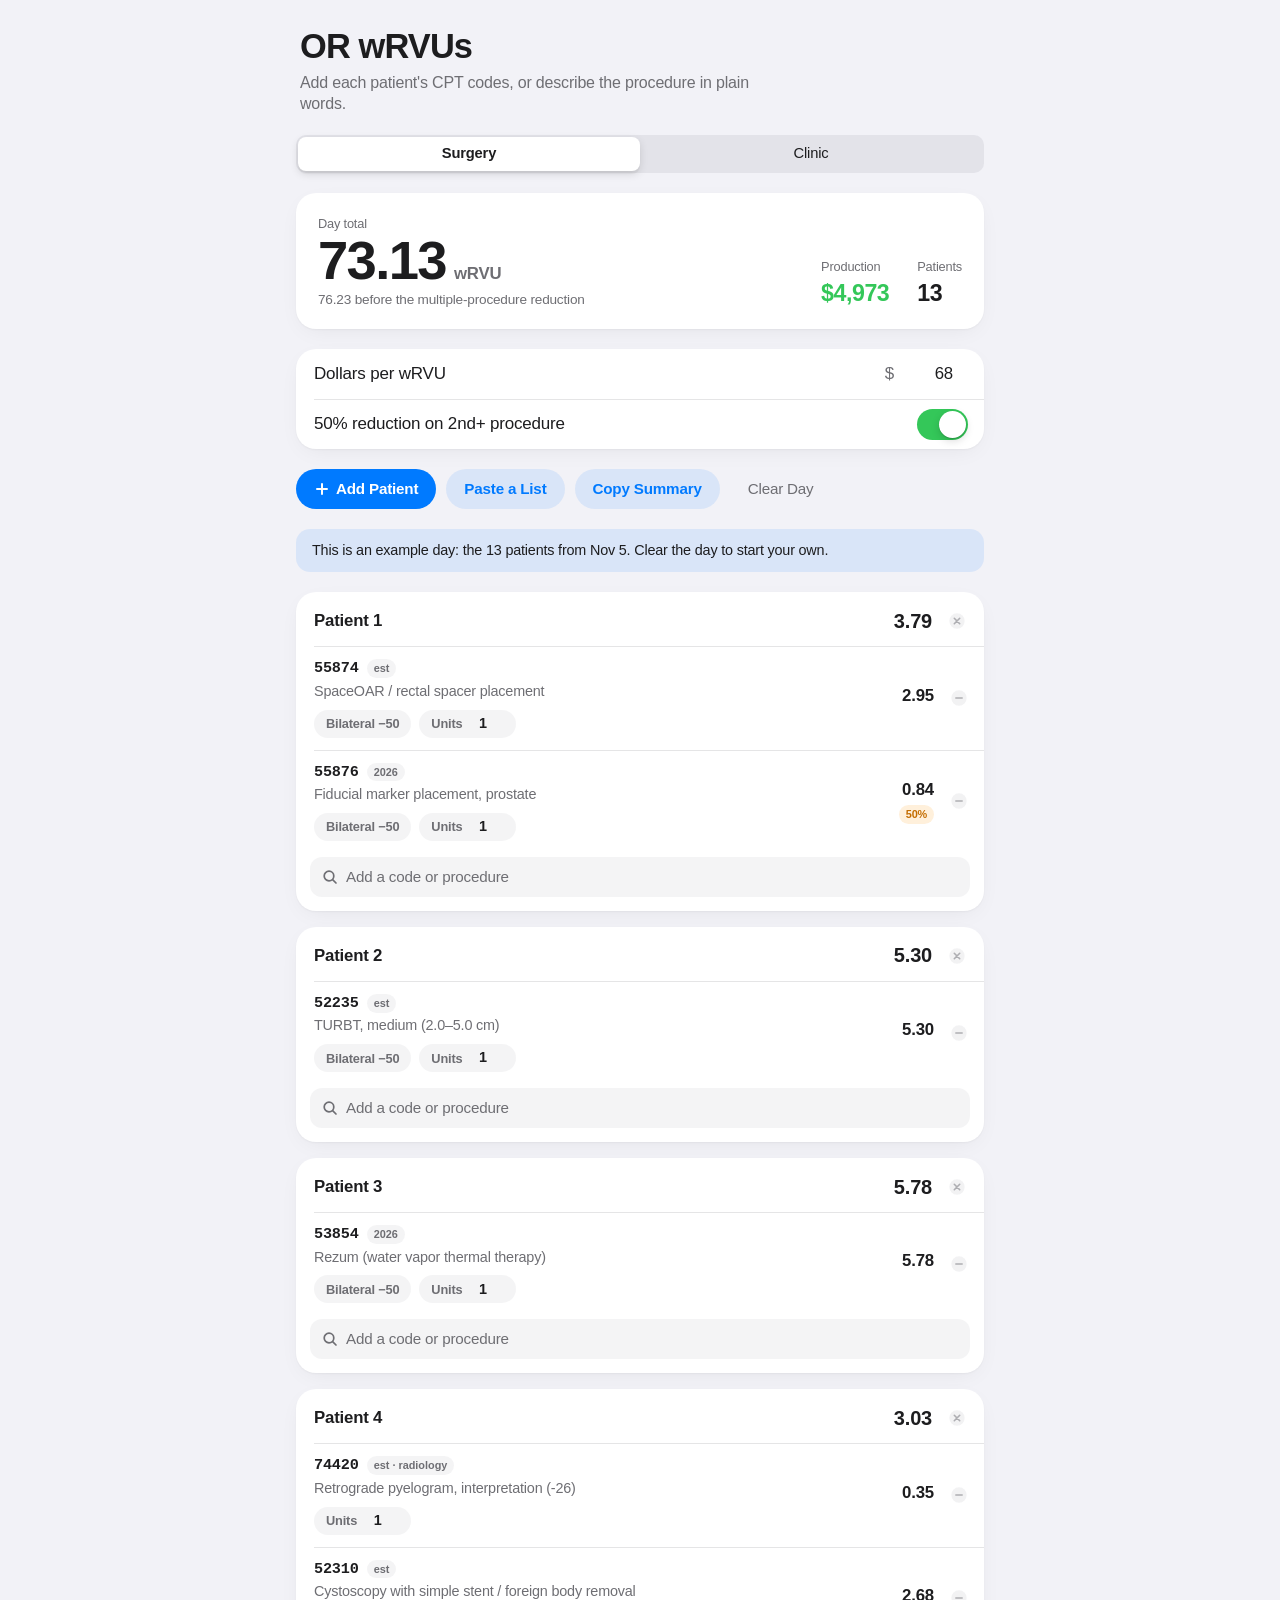
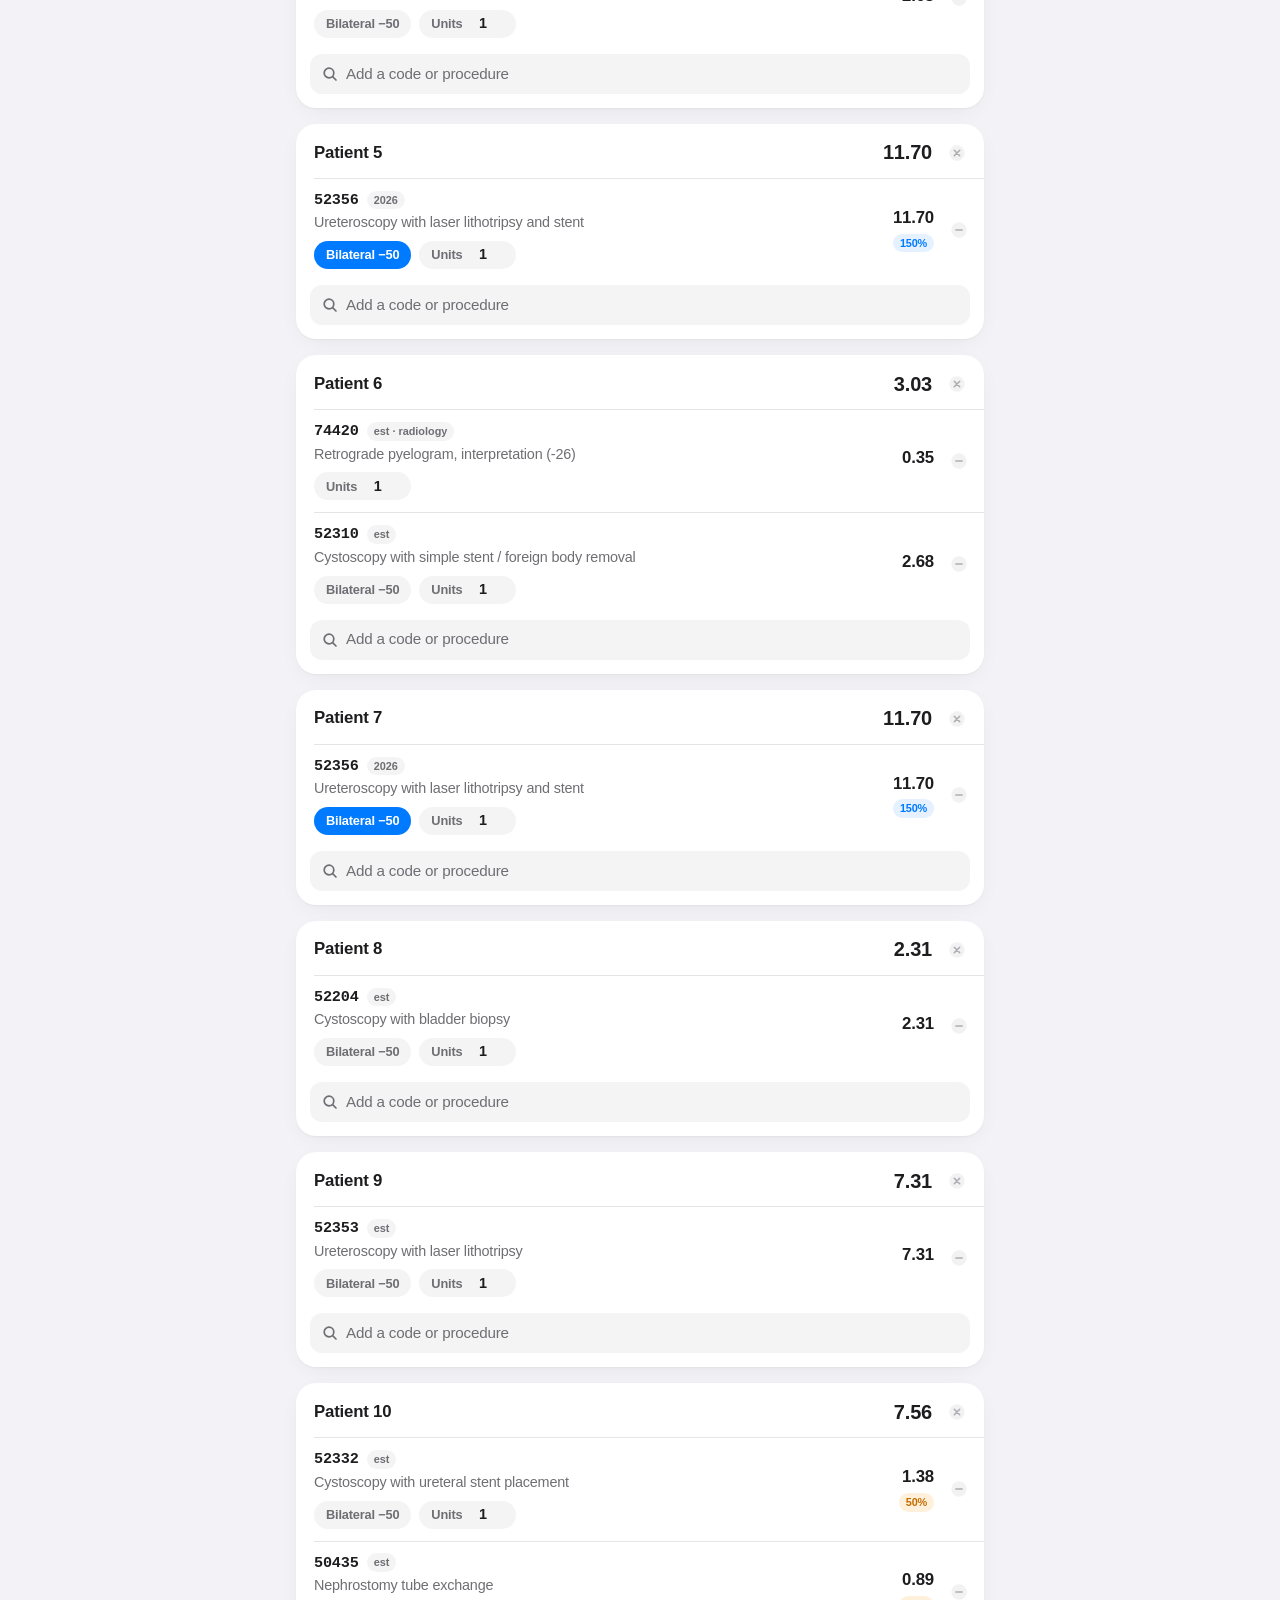
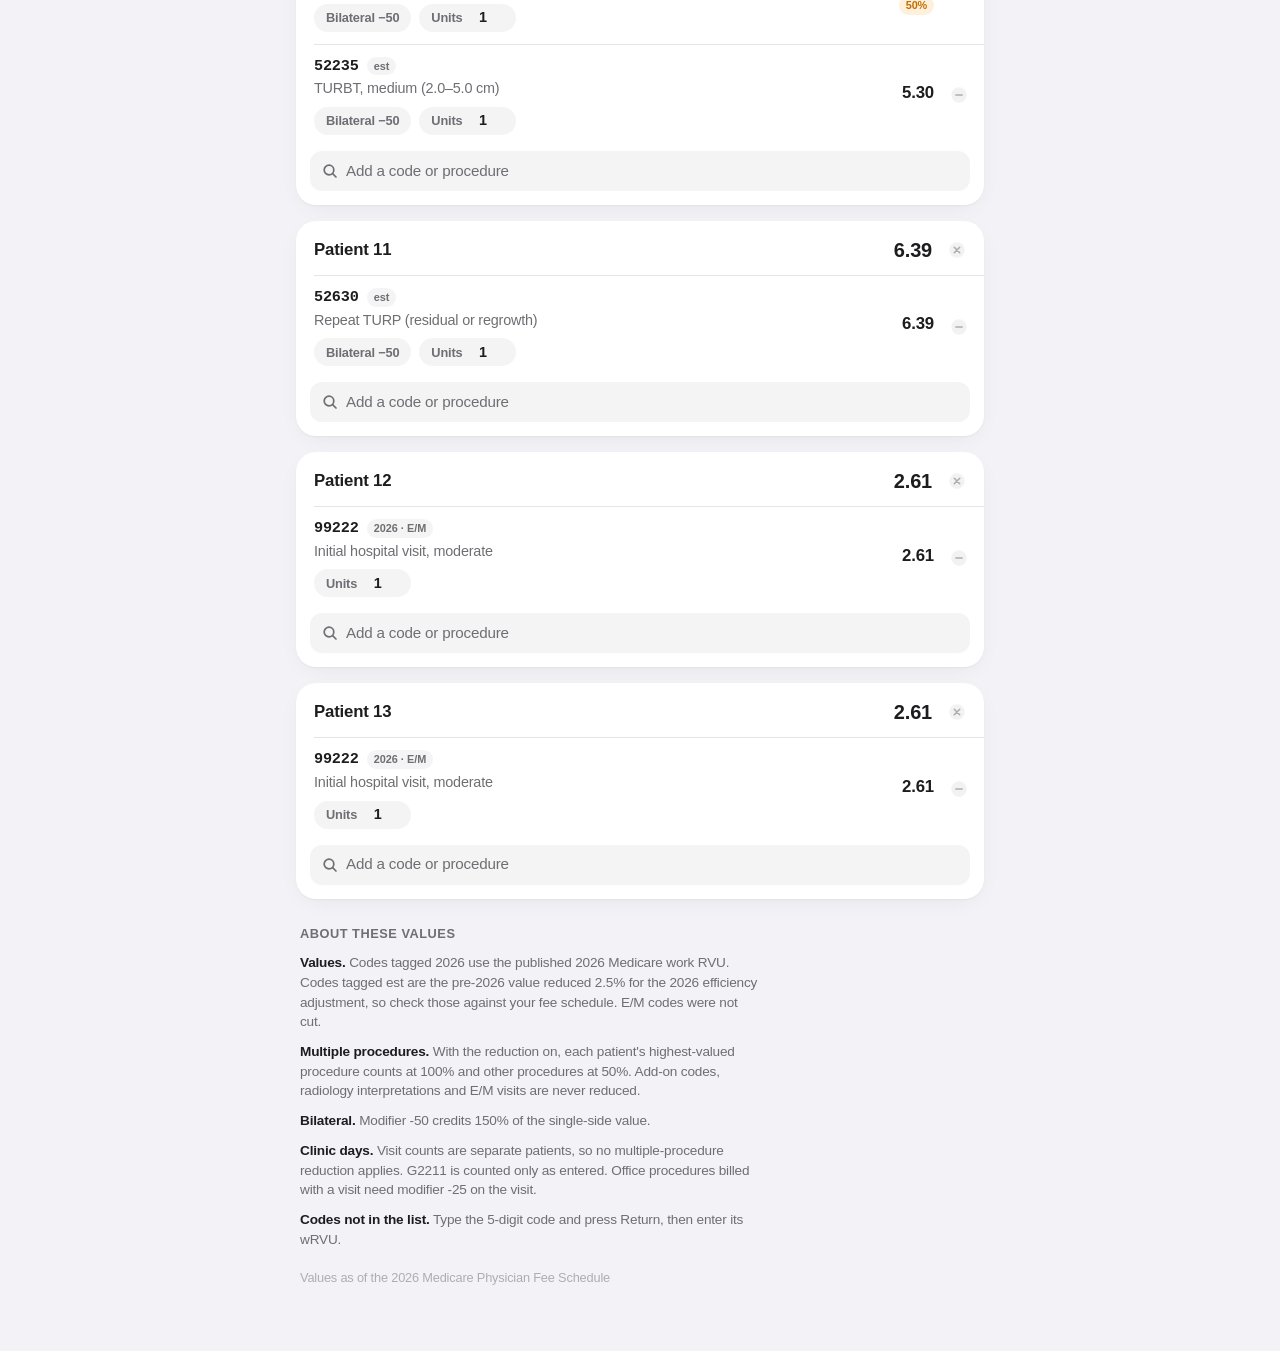
==== commit 61e71b63: "Add Clinic tab with visit-level counters Surgery/Clinic segmented control. Clinic tab counts new (99" ====
--- a/wrvu/index.html
+++ b/wrvu/index.html
@@ -33,6 +33,7 @@
   --rounded:ui-rounded,"SF Pro Rounded",-apple-system,BlinkMacSystemFont,"Segoe UI",Roboto,sans-serif;
   --mono:ui-monospace,"SF Mono",SFMono-Regular,Menlo,Consolas,monospace;
   --r-card:20px; --r-ctl:12px;
+  --seg-on:#ffffff; --seg-shadow:0 3px 8px rgba(0,0,0,.12),0 3px 1px rgba(0,0,0,.04);
 }
 @media (prefers-color-scheme: dark){:root:not([data-theme="light"]){
   --bg:#000000; --card:#1c1c1e; --elev:#2c2c2e;
@@ -43,6 +44,7 @@
   --red:#ff453a; --green:#30d158;
   --bar:rgba(28,28,30,.72);
   --shadow:0 0 0 1px rgba(255,255,255,.03);
+  --seg-on:#636366; --seg-shadow:0 3px 8px rgba(0,0,0,.3);
   color-scheme:dark}}
 :root[data-theme="dark"]{
   --bg:#000000; --card:#1c1c1e; --elev:#2c2c2e;
@@ -53,6 +55,7 @@
   --red:#ff453a; --green:#30d158;
   --bar:rgba(28,28,30,.72);
   --shadow:0 0 0 1px rgba(255,255,255,.03);
+  --seg-on:#636366; --seg-shadow:0 3px 8px rgba(0,0,0,.3);
   color-scheme:dark}
 
 *{box-sizing:border-box;-webkit-tap-highlight-color:transparent}
@@ -180,6 +183,32 @@
 .update{display:flex;gap:12px;align-items:center;padding:6px 6px 6px 18px}
 .update button{height:32px;padding:0 14px;border-radius:999px;background:var(--accent);color:var(--on-accent);font-weight:600;font-size:.85rem}
 
+
+/* surgery / clinic switcher */
+.seg{display:grid;grid-template-columns:1fr 1fr;padding:2px;border-radius:10px;background:var(--fill);position:relative}
+.seg button{position:relative;z-index:1;height:34px;border-radius:8px;font-size:.92rem;font-weight:500;color:var(--fg);transition:background .2s,box-shadow .2s}
+.seg button[aria-selected="true"]{background:var(--seg-on);box-shadow:var(--seg-shadow);font-weight:600}
+/* clinic counters */
+.clinic{display:flex;flex-direction:column;gap:20px}
+.grp-title{font-size:.8rem;font-weight:600;text-transform:uppercase;letter-spacing:.04em;color:var(--secondary);margin:0 0 -12px 18px;display:flex;justify-content:space-between;padding-right:18px}
+.grp-title span:last-child{font-family:var(--rounded);text-transform:none;letter-spacing:0;font-variant-numeric:tabular-nums}
+.crow{display:grid;grid-template-columns:1fr auto auto;align-items:center;gap:12px;min-height:58px;padding:9px 12px 9px 18px;position:relative}
+.crow+.crow::before{content:"";position:absolute;top:0;left:18px;right:0;border-top:.5px solid var(--separator)}
+.c-main{min-width:0;display:flex;flex-direction:column;gap:1px}
+.c-code{font-family:var(--mono);font-weight:600;font-size:.95rem}
+.c-desc{font-size:.85rem;color:var(--secondary)}
+.c-sub{font-family:var(--rounded);font-size:.95rem;font-weight:600;font-variant-numeric:tabular-nums;color:var(--secondary);min-width:3.4em;text-align:right}
+.c-sub.has{color:var(--fg)}
+.stepper{display:flex;align-items:center;gap:6px}
+.count{width:46px;height:34px;border:0;border-radius:9px;background:transparent;text-align:center;font-family:var(--rounded);font-size:1.15rem;font-weight:600;font-variant-numeric:tabular-nums;color:var(--fg);padding:0}
+.count:focus{outline:none;background:var(--fill-2);color:var(--accent)}
+.count.zero{color:var(--tertiary)}
+.steps{display:flex;background:var(--fill-2);border-radius:9px;height:34px;overflow:hidden}
+.steps button{width:44px;display:flex;align-items:center;justify-content:center;color:var(--fg);transition:background .12s}
+.steps button:active{background:var(--fill)}
+.steps button+button{border-left:.5px solid var(--separator)}
+.steps svg{width:14px;height:14px}
+@media (max-width:420px){.crow{grid-template-columns:1fr auto;gap:6px 10px}.c-sub{grid-column:1;grid-row:2;text-align:left;font-size:.82rem;min-width:0}.stepper{grid-row:1/3;grid-column:2}}
 @media (max-width:560px){
   .wrap{padding-block:16px 56px;gap:16px}
   h1{font-size:2.05rem}
@@ -196,14 +225,19 @@
 <header class="topbar" id="topbar" aria-hidden="true">
   <div class="topbar-in">
     <span class="tb-title">OR wRVUs</span>
-    <span class="tb-stats"><b id="tbTot">0.00</b> wRVU · <span id="tbDollars">$0</span> · <span id="tbPts">0</span> pts</span>
+    <span class="tb-stats"><b id="tbTot">0.00</b> wRVU · <span id="tbDollars">$0</span> · <span id="tbPts">0</span> <span id="tbUnit">pts</span></span>
   </div>
 </header>
 
 <main class="wrap">
   <div class="hero">
     <h1>OR wRVUs</h1>
-    <p class="sub">Add each patient's CPT codes, or describe the procedure in plain words.</p>
+    <p class="sub" id="heroSub">Add each patient's CPT codes, or describe the procedure in plain words.</p>
+  </div>
+
+  <div class="seg" role="tablist" aria-label="Day type">
+    <button role="tab" id="tab-surgery" data-tab="surgery" aria-selected="true" aria-controls="surgeryView">Surgery</button>
+    <button role="tab" id="tab-clinic" data-tab="clinic" aria-selected="false" aria-controls="clinicView">Clinic</button>
   </div>
 
   <section class="summary card" id="summary" aria-live="polite">
@@ -214,15 +248,18 @@
     </div>
     <div class="sum-side">
       <div class="kv"><span class="eyebrow">Production</span><span class="kv-v money" id="dollars">$0</span></div>
-      <div class="kv"><span class="eyebrow">Patients</span><span class="kv-v" id="ptCount">0</span></div>
+      <div class="kv"><span class="eyebrow" id="countLabel">Patients</span><span class="kv-v" id="ptCount">0</span></div>
     </div>
   </section>
 
   <section class="group card" aria-label="Settings">
     <label class="row" for="rate"><span>Dollars per wRVU</span><span class="rate-wrap">$<input class="rate" id="rate" type="number" step="1" min="0" value="68" inputmode="decimal"></span></label>
-    <label class="row" for="mppr"><span>50% reduction on 2nd+ procedure</span><input type="checkbox" id="mppr" class="switch" role="switch" checked></label>
+    <label class="row" for="mppr" id="mpprRow"><span>50% reduction on 2nd+ procedure</span><input type="checkbox" id="mppr" class="switch" role="switch" checked></label>
   </section>
 
+  <div class="clinic" id="clinicView" role="tabpanel" aria-labelledby="tab-clinic" hidden></div>
+
+  <div id="surgeryView" role="tabpanel" aria-labelledby="tab-surgery" style="display:contents">
   <div class="actions">
     <button class="btn primary" id="addPt"><svg viewBox="0 0 16 16" aria-hidden="true"><path d="M8 3v10M3 8h10" stroke="currentColor" stroke-width="2" stroke-linecap="round" fill="none"/></svg>Add Patient</button>
     <button class="btn" id="togglePaste">Paste a List</button>
@@ -239,12 +276,14 @@
   <div class="callout" id="exampleNote" hidden>This is an example day: the 13 patients from Nov 5. Clear the day to start your own.</div>
 
   <div class="list" id="list"></div>
+  </div>
 
   <section class="notes">
     <h2>About these values</h2>
     <p><b>Values.</b> Codes tagged 2026 use the published 2026 Medicare work RVU. Codes tagged est are the pre-2026 value reduced 2.5% for the 2026 efficiency adjustment, so check those against your fee schedule. E/M codes were not cut.</p>
     <p><b>Multiple procedures.</b> With the reduction on, each patient's highest-valued procedure counts at 100% and other procedures at 50%. Add-on codes, radiology interpretations and E/M visits are never reduced.</p>
     <p><b>Bilateral.</b> Modifier -50 credits 150% of the single-side value.</p>
+    <p><b>Clinic days.</b> Visit counts are separate patients, so no multiple-procedure reduction applies. G2211 is counted only as entered. Office procedures billed with a visit need modifier -25 on the visit.</p>
     <p><b>Codes not in the list.</b> Type the 5-digit code and press Return, then enter its wRVU.</p>
   </section>
   <p class="asof">Values as of the 2026 Medicare Physician Fee Schedule</p>
@@ -339,10 +378,17 @@
 let uid=1;
 const mkLine=(code,bil=false,units=1,custom=null)=>({id:uid++,code,bil,units,custom});
 const mkPt=(lines=[],label='')=>({id:uid++,label,lines});
-let S={rate:68,mppr:true,example:false,patients:[]};
+let S={rate:68,mppr:true,example:false,patients:[],tab:'surgery',clinic:{}};
+const CLINIC=[
+ {title:'New patients',codes:['99202','99203','99204','99205'],visit:true},
+ {title:'Established patients',codes:['99212','99213','99214','99215'],visit:true},
+ {title:'Add-on',codes:['G2211']},
+ {title:'Office procedures',codes:['52000','52310','52287','55250']}];
+const CLINIC_DESC={'99202':'Level 2','99203':'Level 3','99204':'Level 4','99205':'Level 5','99212':'Level 2','99213':'Level 3','99214':'Level 4','99215':'Level 5','G2211':'Visit complexity (Medicare)','52000':'Cystoscopy','52310':'Cysto with stent removal','52287':'Bladder Botox','55250':'Vasectomy'};
 
 function load(){
-  try{const raw=localStorage.getItem('wrvu-day-v1'); if(raw){const s=JSON.parse(raw); if(s&&Array.isArray(s.patients)){S=s; S.patients.forEach(p=>{uid=Math.max(uid,p.id+1);p.lines.forEach(l=>uid=Math.max(uid,l.id+1))}); return;}}}catch(e){}
+  try{const raw=localStorage.getItem('wrvu-day-v1'); if(raw){const s=JSON.parse(raw); if(s&&Array.isArray(s.patients)){S=Object.assign({tab:'surgery',clinic:{}},s); S.patients.forEach(p=>{uid=Math.max(uid,p.id+1);p.lines.forEach(l=>uid=Math.max(uid,l.id+1))}); return;}}}catch(e){}
+  S.tab='surgery'; S.clinic={};
   S.example=true;
   S.patients=EXAMPLE.map(ls=>mkPt(ls.map(([c,b])=>mkLine(c,!!b))));
 }
@@ -432,7 +478,49 @@
   if(aid){const el=document.getElementById(aid); if(el){el.focus(); try{if(sel!=null)el.setSelectionRange(sel,sel)}catch(e){}}}
   save();
 }
+function clinicCalc(){
+  let t=0,visits=0,newV=0,estV=0;
+  CLINIC.forEach((g,gi)=>g.codes.forEach(c=>{const n=Math.max(0,+S.clinic[c]||0); t+=n*C[c][1]; if(g.visit){visits+=n; if(gi===0)newV+=n; else estV+=n;}}));
+  return {t,visits,newV,estV};
+}
+const ICON_PLUS='<svg viewBox="0 0 14 14" aria-hidden="true"><path d="M7 2v10M2 7h10" stroke="currentColor" stroke-width="1.8" stroke-linecap="round"/></svg>';
+const ICON_DASH='<svg viewBox="0 0 14 14" aria-hidden="true"><path d="M2 7h10" stroke="currentColor" stroke-width="1.8" stroke-linecap="round"/></svg>';
+function buildClinic(){
+  $('#clinicView').innerHTML=CLINIC.map((g,gi)=>`<div><h2 class="grp-title"><span>${g.title}</span><span id="gsub-${gi}"></span></h2></div>
+    <section class="group card">${g.codes.map(c=>`<div class="crow">
+      <div class="c-main"><span class="c-code">${c}</span><span class="c-desc">${CLINIC_DESC[c]} · ${f2(C[c][1])}</span></div>
+      <span class="c-sub" id="csub-${c}"></span>
+      <div class="stepper"><input class="count" id="cn-${c}" data-count="${c}" type="number" min="0" step="1" inputmode="numeric" aria-label="Number of ${c}">
+        <div class="steps"><button data-step="${c}" data-d="-1" aria-label="One fewer ${c}">${ICON_DASH}</button><button data-step="${c}" data-d="1" aria-label="One more ${c}">${ICON_PLUS}</button></div></div>
+    </div>`).join('')}</section>`).join('')+
+    `<div class="actions"><button class="btn" id="copyC">Copy Summary</button><button class="btn plain" id="clearC">Clear Day</button></div>`;
+}
+function updateClinic(){
+  CLINIC.forEach((g,gi)=>{let gs=0; g.codes.forEach(c=>{
+    const n=Math.max(0,+S.clinic[c]||0), v=n*C[c][1]; gs+=v;
+    const inp=$('#cn-'+c); if(document.activeElement!==inp) inp.value=n; inp.classList.toggle('zero',!n);
+    const sub=$('#csub-'+c); sub.textContent=n?f2(v):'—'; sub.classList.toggle('has',!!n);
+  }); $('#gsub-'+gi).textContent=gs?f2(gs):'';});
+}
+function setTab(t){
+  S.tab=t==='clinic'?'clinic':'surgery'; const cl=S.tab==='clinic';
+  $('#tab-surgery').setAttribute('aria-selected',String(!cl)); $('#tab-clinic').setAttribute('aria-selected',String(cl));
+  $('#clinicView').hidden=!cl; $('#surgeryView').hidden=cl; $('#mpprRow').hidden=cl;
+  $('#heroSub').textContent=cl?'Enter how many of each visit level you saw today.':"Add each patient's CPT codes, or describe the procedure in plain words.";
+  try{history.replaceState(null,'',cl?'#clinic':location.pathname)}catch(e){}
+  totals(); save();
+}
 function totals(){
+  if(S.tab==='clinic'){
+    const r=clinicCalc(), d=money(r.t*(+S.rate||0));
+    updateClinic();
+    $('#tot').textContent=f2(r.t);
+    $('#totAlt').textContent=r.visits?`${f2(r.t/r.visits)} per visit on average · ${r.newV} new, ${r.estV} established`:'';
+    $('#dollars').textContent=d; $('#countLabel').textContent='Visits'; $('#ptCount').textContent=r.visits;
+    $('#tbTot').textContent=f2(r.t); $('#tbDollars').textContent=d; $('#tbPts').textContent=r.visits; $('#tbUnit').textContent='visits';
+    return;
+  }
+  $('#countLabel').textContent='Patients'; $('#tbUnit').textContent='pts';
   let t=0,full=0; S.patients.forEach(p=>{const r=calc(p); t+=r.total; full+=r.full});
   const d=money(t*(+S.rate||0));
   $('#tot').textContent=f2(t);
@@ -474,6 +562,7 @@
     for(const p of S.patients){const l=p.lines.find(x=>x.id===+lid); if(l){ if(t.dataset.units) l.units=t.value; else l.custom=t.value; }}
     touch(); render(); return;
   }
+  if(t.dataset.count){S.clinic[t.dataset.count]=Math.max(0,parseInt(t.value,10)||0); totals(); save(); return}
   if(t.id==='rate'){S.rate=t.value; totals(); save()}
 });
 document.addEventListener('change',e=>{
@@ -496,6 +585,7 @@
     if(sg.items.length) addCode(t.dataset.add,sg.items[sg.on],bil&&typeOf({code:sg.items[sg.on]})==='p');
   } else if(e.key==='Escape') hideSugg();
 });
+document.addEventListener('focusin',e=>{if(e.target.dataset&&e.target.dataset.count){const el=e.target; setTimeout(()=>{try{el.select()}catch(_){}} ,0)}});
 document.addEventListener('mousedown',e=>{
   const li=e.target.closest('[data-pick]');
   if(li){e.preventDefault(); addCode(sg.pid,li.dataset.pick); return}
@@ -503,6 +593,12 @@
 });
 document.addEventListener('click',e=>{
   const t=e.target.closest('button'); if(!t) return;
+  if(t.dataset.tab){setTab(t.dataset.tab); return}
+  if(t.dataset.step){const c=t.dataset.step; S.clinic[c]=Math.max(0,(+S.clinic[c]||0)+(+t.dataset.d)); totals(); save(); return}
+  if(t.id==='copyC'){copyText(clinicSummary()); return}
+  if(t.id==='clearC'){const reset=()=>{delete t.dataset.armed;t.textContent='Clear Day';t.classList.remove('armed')};
+    if(t.dataset.armed){S.clinic={}; totals(); save(); reset(); return}
+    t.dataset.armed='1'; t.textContent='Tap Again to Clear'; t.classList.add('armed'); setTimeout(()=>{if(t.dataset.armed)reset()},3000); return}
   if(t.dataset.bil){for(const p of S.patients){const l=p.lines.find(x=>x.id===+t.dataset.bil); if(l) l.bil=!l.bil} touch(); render(); return}
   if(t.dataset.rmp){S.patients=S.patients.filter(p=>p.id!==+t.dataset.rmp); touch(); render()}
   if(t.dataset.rml){const [pid,lid]=t.dataset.rml.split(':'); const p=pt(pid); p.lines=p.lines.filter(l=>l.id!==+lid); touch(); render()}
@@ -545,13 +641,25 @@
   let t=0; const out=S.patients.map((p,i)=>{const r=calc(p); t+=r.total;
     return `${p.label||'Patient '+(i+1)}: `+r.rows.map(({l,b,f})=>`${l.code}${l.bil?'-50':''}${l.units!=1?' x'+l.units:''} (${f2(b*f)})`).join(' + ')+` = ${f2(r.total)}`});
   out.push(`Day total: ${f2(t)} wRVU (${money(t*(+S.rate||0))} at $${S.rate}/wRVU${S.mppr?', multiple-procedure reduction applied':''})`);
-  const txt=out.join('\n');
-  try{await navigator.clipboard.writeText(txt); toast('Summary copied')}
-  catch(e){const ta=$('#pasteIn'); $('#pasteBox').hidden=false; ta.value=txt; ta.select(); toast('Select-all text shown above. Copy it with your keyboard.')}
+  copyText(out.join('\n'));
 };
+function clinicSummary(){
+  const r=clinicCalc(), out=[];
+  CLINIC.forEach(g=>g.codes.forEach(c=>{const n=+S.clinic[c]||0; if(n) out.push(`${c} x ${n} = ${f2(n*C[c][1])}`)}));
+  out.push(`Clinic day total: ${f2(r.t)} wRVU over ${r.visits} visits (${money(r.t*(+S.rate||0))} at $${S.rate}/wRVU)`);
+  return out.join('\n');
+}
+async function copyText(txt){
+  try{await navigator.clipboard.writeText(txt); toast('Summary copied'); return}catch(e){}
+  const ta=document.createElement('textarea'); ta.value=txt; ta.setAttribute('readonly',''); ta.style.cssText='position:fixed;top:0;left:0;opacity:0'; document.body.appendChild(ta); ta.select();
+  let ok=false; try{ok=document.execCommand('copy')}catch(e){} ta.remove();
+  toast(ok?'Summary copied':'Copy isn\'t available here');
+}
 function toast(m){const d=document.createElement('div');d.className='toast';d.textContent=m;document.body.appendChild(d);setTimeout(()=>d.remove(),2600)}
 
-load(); render();
+load(); buildClinic(); render();
+setTab(location.hash==='#clinic'?'clinic':(S.tab||'surgery'));
+window.addEventListener('hashchange',()=>setTab(location.hash==='#clinic'?'clinic':'surgery'));
 
 // Compact frosted bar once the summary card scrolls away
 try{
